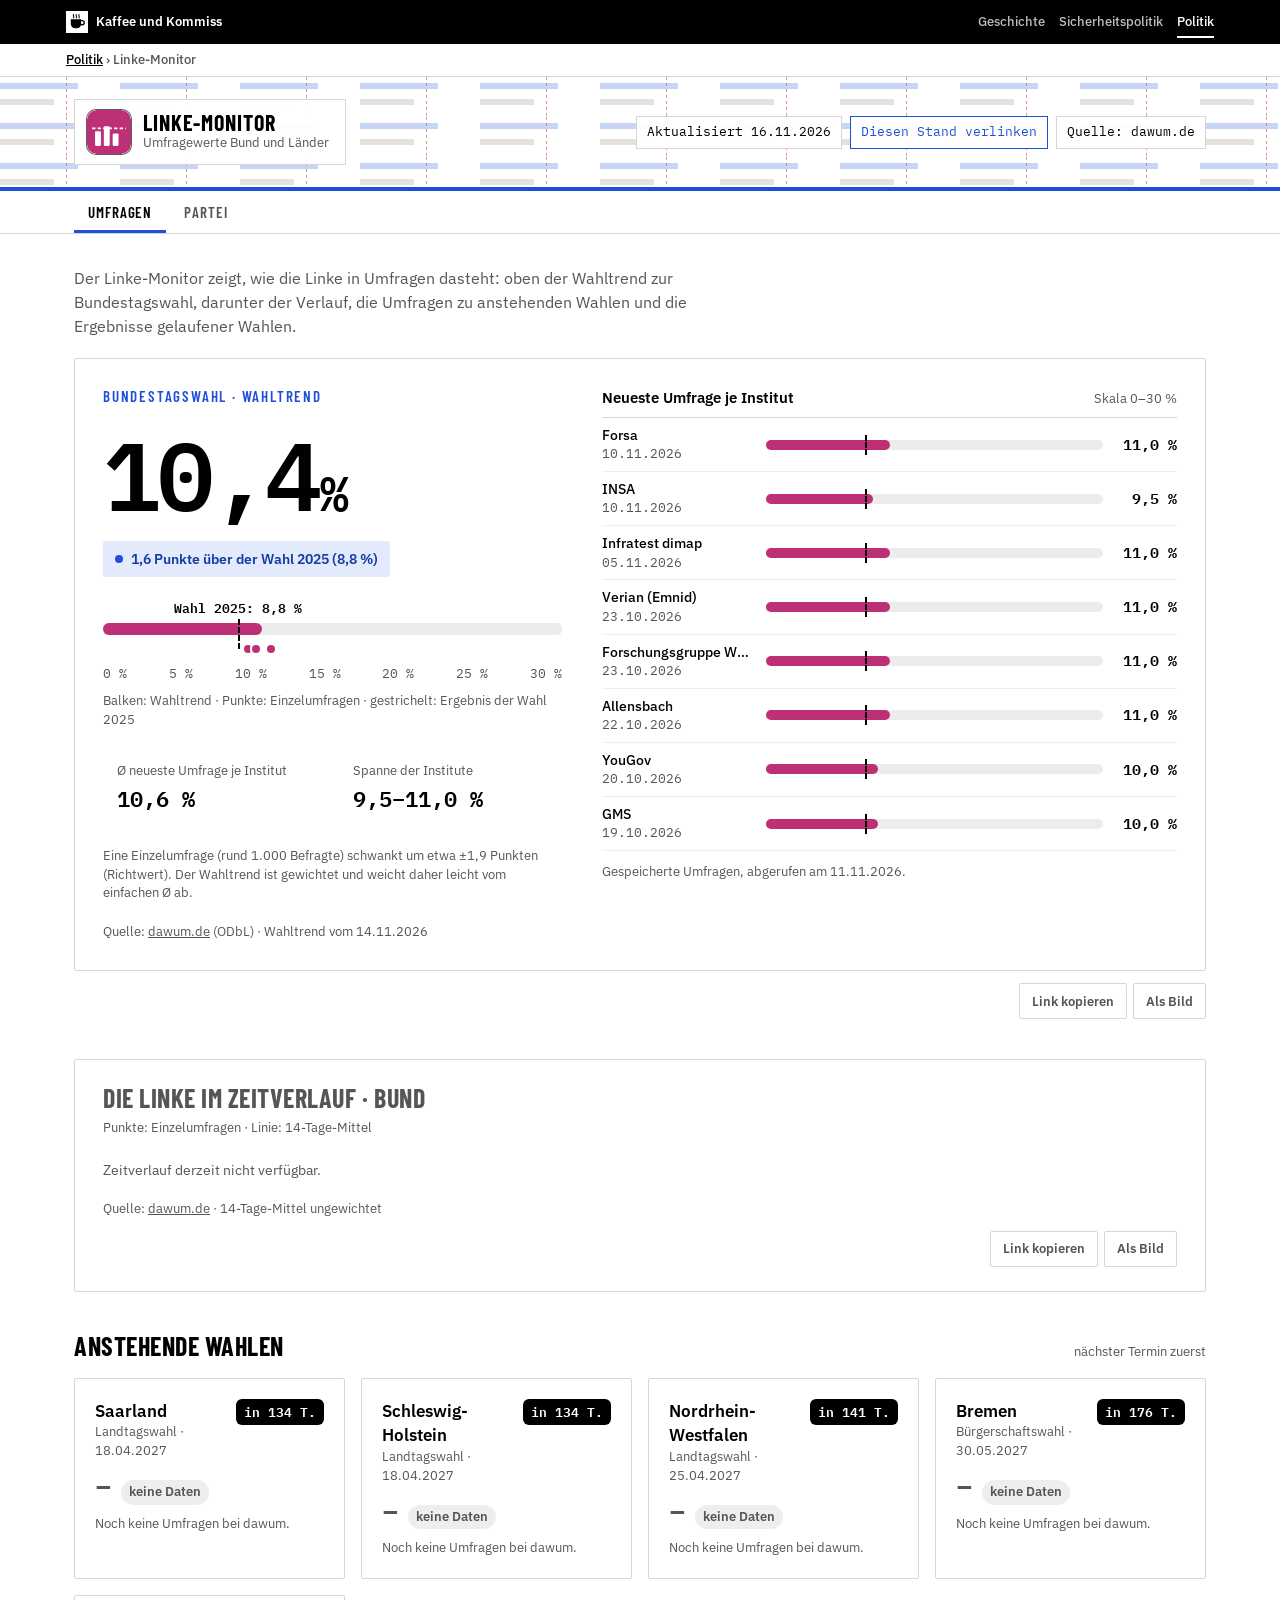
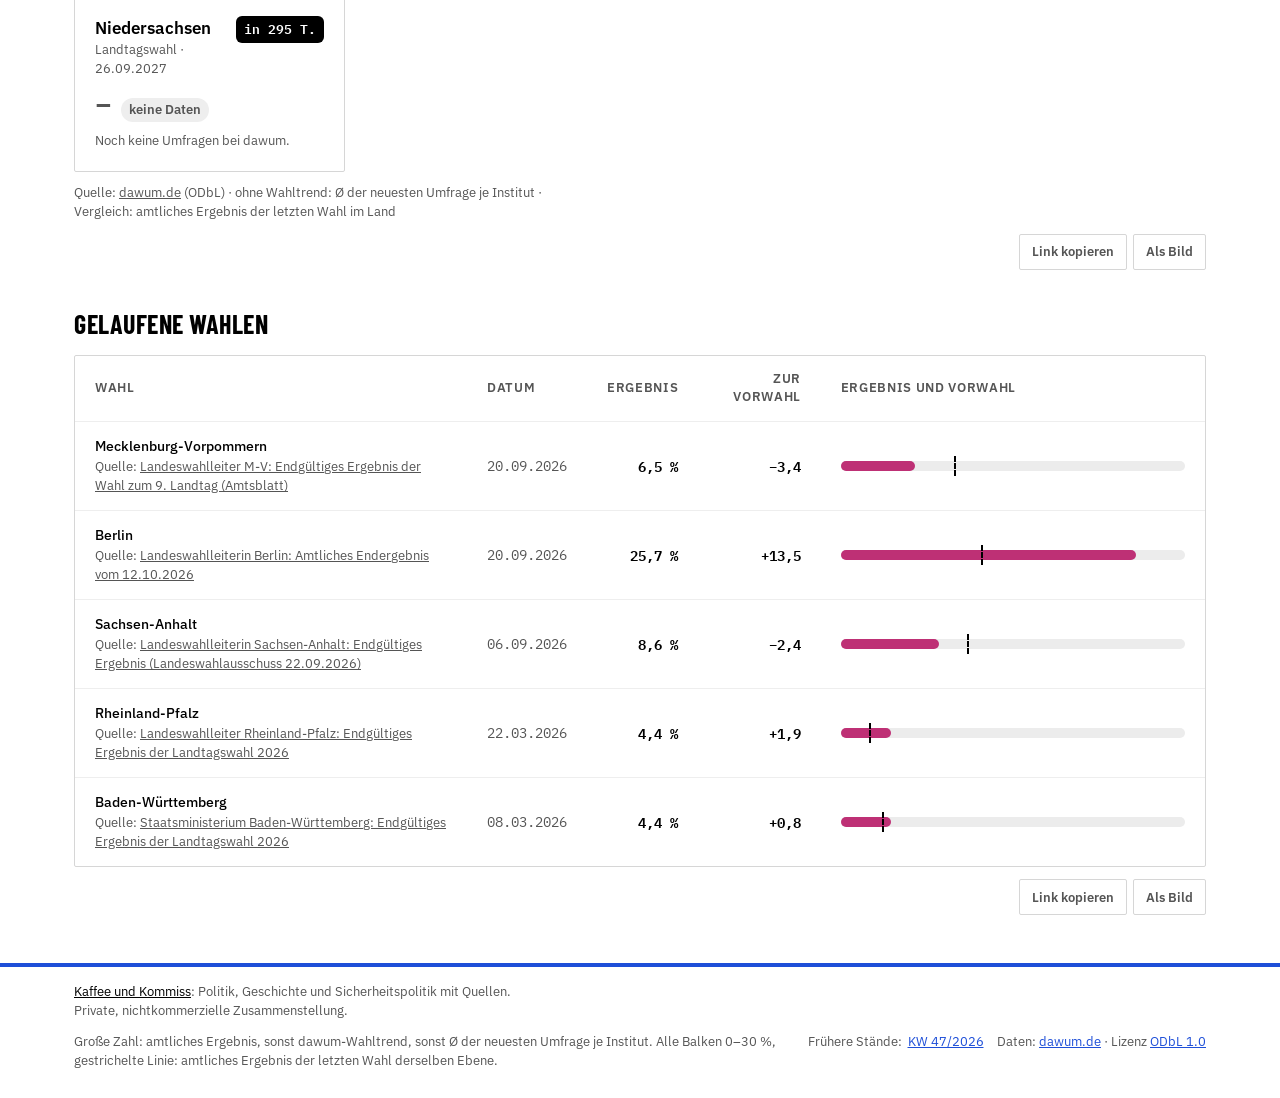
==== index.html @ fd6b87b3 "Startseite: Einleitungssatz vor dem Wahltrend Co-Authored-By: Claude Opus 5.5 <noreply@anthropic.com" ====
<!doctype html>
<html lang="de" class="kk-b-poli">
<head>
<meta charset="utf-8">
<meta name="viewport" content="width=device-width, initial-scale=1">
<title>Linke-Monitor · Umfragewerte</title>
<meta name="description" content="Aktuelle Umfragewerte der Linken: Bundestagswahl und Landtagswahlen, sortiert nach Wahltermin, im Vergleich zur letzten Wahl.">
<link rel="canonical" href="https://kaffeeundkommiss.github.io/linke-monitor/">
<!-- Vorschaukarten für Social Media und Blogs. Bilder erzeugt og/make-og.py (Routine, wöchentlich). -->
<meta property="og:type" content="website">
<meta property="og:site_name" content="Linke-Monitor">
<meta property="og:locale" content="de_DE">
<meta property="og:title" content="Linke-Monitor · Umfragewerte">
<meta property="og:description" content="Aktuelle Umfragewerte der Linken: Bundestagswahl und Landtagswahlen, sortiert nach Wahltermin, im Vergleich zur letzten Wahl.">
<meta property="og:url" content="https://kaffeeundkommiss.github.io/linke-monitor/">
<meta property="og:image" content="https://kaffeeundkommiss.github.io/linke-monitor/og/umfragen.png">
<meta property="og:image:width" content="1200">
<meta property="og:image:height" content="630">
<meta property="og:image:alt" content="Linke-Wahltrend im Bund im Vergleich zur Bundestagswahl 2025 und 14-Tage-Mittel der letzten 90 Tage">
<meta name="twitter:card" content="summary_large_image">
<meta name="twitter:title" content="Linke-Monitor · Umfragewerte">
<meta name="twitter:description" content="Aktuelle Umfragewerte der Linken: Bundestagswahl und Landtagswahlen, sortiert nach Wahltermin, im Vergleich zur letzten Wahl.">
<meta name="twitter:image" content="https://kaffeeundkommiss.github.io/linke-monitor/og/umfragen.png">
<link rel="icon" href="icons/favicon.ico" sizes="32x32">
<link rel="icon" href="icons/favicon.svg" type="image/svg+xml">
<link rel="apple-touch-icon" sizes="180x180" href="icons/apple-touch-icon.png">
<link rel="apple-touch-icon-precomposed" sizes="180x180" href="icons/apple-touch-icon.png">
<link rel="manifest" href="manifest.webmanifest">
<meta name="theme-color" content="#000000">
<meta name="apple-mobile-web-app-title" content="Linke-Monitor">
<meta name="apple-mobile-web-app-capable" content="yes">
<link rel="preconnect" href="https://fonts.googleapis.com">
<link rel="preconnect" href="https://fonts.gstatic.com" crossorigin>
<link href="https://fonts.googleapis.com/css2?family=Barlow+Condensed:wght@500;600;700&family=IBM+Plex+Sans:wght@400;500;600;700&family=IBM+Plex+Mono:wght@400;500;600&display=swap" rel="stylesheet">
<link rel="stylesheet" href="basis.css">
<style>
  :root{
    --bg:#F5F6F2; --paper:#FFFFFF; --ink:#171A21; --mute:#5E6470; --line:#E3E5DE;
    --rail:#EEF0EA; --hair:#F0F1EC;
    --ueber:#1E4FD8; --partei:#BE3075; --vorwahl:#000000;
    --ok-bg:#E3EAFB; --ok-fg:#163BA3;
    --bad-bg:#FDECEA; --bad-fg:#8A1C12; --bad-dot:#B42318;
    --keine-bg:#EEF0EA; --keine-fg:#4A505B;
    --hinweis-bg:#FBF3CF; --hinweis-fg:#7A4A00;
    --body:"IBM Plex Sans",system-ui,sans-serif;
    --mono:"IBM Plex Mono",ui-monospace,monospace;
    --max:1180px; --r:14px;
  }
  *{box-sizing:border-box}
  html{-webkit-text-size-adjust:100%}
  body{margin:0;background:var(--bg);color:var(--ink);font-family:var(--body);font-size:15px;line-height:1.45}
  a{color:var(--ueber)} a:hover{color:#163BA3}
  .wrap{max-width:var(--max);margin:0 auto;padding:0 24px}
  h2{margin:0;font-size:22px;font-weight:700;letter-spacing:-.01em}
  .mono{font-family:var(--mono)}

  /* ---------- Kopf ---------- */
  header.top{background:var(--ink);color:#F5F6F2}
  header.top .wrap{display:flex;flex-wrap:wrap;align-items:center;justify-content:space-between;gap:16px;padding-top:18px;padding-bottom:18px}
  .marke{display:flex;align-items:center;gap:14px}
  .marke img{width:40px;height:40px;display:block;border-radius:9px;box-shadow:0 0 0 1px #5A606B}
  .marke .name{font-weight:700;font-size:20px;letter-spacing:-.01em}
  .marke .unter{font-size:13px;color:#B9BDC6}
  .badges{display:flex;flex-wrap:wrap;gap:8px;font-family:var(--mono);font-size:13px}
  .badges span{padding:6px 10px;border:1px solid #3A3F4B;border-radius:6px;white-space:nowrap}
  .badge-knopf{font:inherit;padding:6px 10px;border:1px solid #FFFFFF;border-radius:6px;background:transparent;color:#FFFFFF;cursor:pointer;white-space:nowrap}
  .badge-knopf:hover{background:#FFFFFF;color:#171A21}
  .momentaufnahme{margin-bottom:20px;padding:12px 16px;border-radius:10px;background:var(--hinweis-bg);color:var(--hinweis-fg);font-size:14px}
  .momentaufnahme a{color:inherit;font-weight:600}
  .quelle{margin:12px 0 0;font-size:13px;color:var(--mute)}
  .quelle a{color:var(--mute)}
  .abruf{margin:12px 0 0;font-size:13px;color:var(--mute)}
  .abruf a{color:var(--mute)}
  .unschaerfe{margin:0;font-size:13px;line-height:1.45;color:var(--mute)}
  td.wahl .beleg{display:block;font-size:13px;font-weight:400;color:var(--mute);margin-top:2px}
  td.wahl .beleg a{color:var(--mute)}
  footer .archiv a{margin-left:6px}
  nav.seiten{background:var(--ink);border-top:1px solid #2A2E38}
  nav.seiten .wrap{display:flex;gap:4px}
  nav.seiten a{color:#B9BDC6;text-decoration:none;font-weight:600;font-size:14px;padding:12px 14px;border-bottom:3px solid transparent}
  nav.seiten a:hover{color:#F5F6F2}
  nav.seiten a[aria-current="page"]{color:#F5F6F2;border-bottom-color:#F5F6F2}
  nav.seiten a:focus-visible{outline:2px solid #F5F6F2;outline-offset:-2px}

  main{max-width:var(--max);margin:0 auto;padding:32px 24px 8px;display:flex;flex-direction:column;gap:40px}
  .kopfzeile{display:flex;justify-content:space-between;align-items:baseline;flex-wrap:wrap;gap:8px}
  .kopfzeile .hint{font-size:13px;color:var(--mute)}
  .karte{background:var(--paper);border:1px solid var(--line);border-radius:var(--r)}

  /* ---------- Balken ---------- */
  .bar{position:relative;height:10px;background:var(--rail);border-radius:5px}
  .bar .fill{position:absolute;left:0;top:0;height:100%;width:var(--w);background:var(--c);border-radius:5px}
  /* Marke: Ergebnis der letzten Wahl derselben Ebene (Position je Balken) */
  .bar .mark{position:absolute;left:var(--m);top:-5px;bottom:-5px;border-left:2px dashed var(--vorwahl)}

  /* ---------- Bund-Hero ---------- */
  .hero{padding:28px;display:flex;flex-wrap:wrap;gap:40px}
  .hero .zahlen{flex:1 1 340px;display:flex;flex-direction:column;gap:20px;min-width:0}
  .hero .liste{flex:1.3 1 420px;min-width:0;display:flex;flex-direction:column;gap:4px}
  .ueberschrift{margin:0;font-size:15px;font-weight:600;text-transform:uppercase;letter-spacing:.06em;color:var(--mute)}
  .leitzahl{display:flex;align-items:baseline;gap:16px;flex-wrap:wrap}
  .leitzahl .num{font-family:var(--mono);font-weight:600;font-size:96px;line-height:1;letter-spacing:-.04em}
  .leitzahl .num .pz{font-size:48px}
  .leitzahl .delta{display:flex;flex-direction:column;gap:6px}
  .leitzahl .delta .wert{font-family:var(--mono);font-size:18px;font-weight:600}
  .leitzahl .delta .wert.ab{color:var(--bad-dot)} .leitzahl .delta .wert.auf{color:var(--ok-fg)}
  .leitzahl .delta .lbl{font-size:13px;color:var(--mute)}
  .chip{display:inline-flex;align-self:flex-start;align-items:center;gap:8px;padding:8px 12px;border-radius:8px;font-weight:600;font-size:14px}
  .chip .dot{width:8px;height:8px;border-radius:50%}
  .chip.unter{background:var(--bad-bg);color:var(--bad-fg)} .chip.unter .dot{background:var(--bad-dot)}
  .chip.ueber,.chip.auf{background:var(--ok-bg);color:var(--ok-fg)} .chip.ueber .dot,.chip.auf .dot{background:var(--ueber)}
  .chip.ohne{background:var(--keine-bg);color:var(--keine-fg)} .chip.ohne .dot{background:var(--keine-fg)}
  .chip.keine{background:var(--keine-bg);color:var(--keine-fg)} .chip.keine .dot{background:var(--keine-fg)}

  .skala{display:flex;flex-direction:column;gap:8px}
  .skala .feld{position:relative;height:60px}
  .skala .bar{position:absolute;left:0;right:0;top:26px;height:12px}
  .skala .bar .fill{border-radius:6px}
  .skala .bar .mark{top:-4px;bottom:-14px}
  /* marklbl und punkt liegen im .bar, ihre top-Werte zählen also ab dessen Oberkante:
     die Marke 20 px darüber, die Punkte 22 px darunter – so bleibt beides im .feld
     und läuft weder in den Balken noch in die Achsenbeschriftung. */
  .skala .marklbl{position:absolute;left:var(--m);top:-24px;transform:translateX(-50%);font-family:var(--mono);font-size:13px;font-weight:600;color:var(--vorwahl);white-space:nowrap}
  .skala .punkt{position:absolute;top:22px;width:8px;height:8px;border-radius:50%;background:var(--partei);transform:translateX(-50%);box-shadow:0 0 0 2px var(--paper)}
  .skala .achse{display:flex;justify-content:space-between;font-family:var(--mono);font-size:13px;color:var(--mute)}
  .skala .legende{font-size:13px;color:var(--mute)}

  .kennzahlen{margin:0;display:grid;grid-template-columns:repeat(2,minmax(0,1fr));gap:12px}
  .kennzahlen>div{background:var(--bg);border-radius:10px;padding:12px 14px}
  .kennzahlen dt{font-size:13px;color:var(--mute)}
  .kennzahlen dd{margin:2px 0 0;font-family:var(--mono);font-size:22px;font-weight:600}

  .liste .lkopf{display:flex;justify-content:space-between;align-items:baseline;padding-bottom:8px;border-bottom:1px solid var(--line)}
  .liste .lkopf h3{margin:0;font-size:15px;font-weight:600}
  .liste .lkopf .skl{font-size:13px;color:var(--mute)}
  .inst-zeile{display:grid;grid-template-columns:150px 1fr 60px;align-items:center;gap:14px;padding:7px 0;border-bottom:1px solid var(--hair)}
  .inst-zeile .nam{font-weight:500;font-size:14px;white-space:nowrap;overflow:hidden;text-overflow:ellipsis}
  .inst-zeile .dat{font-family:var(--mono);font-size:13px;color:var(--mute)}
  .inst-zeile .val{font-family:var(--mono);font-weight:600;text-align:right}
  details.insts>summary{display:none}

  /* ---------- Zeitverlauf ---------- */
  /* Farben der Seite, nicht eigene: Punkte wie im Hero (--partei), die letzte Wahl wie
     überall gestrichelt (--vorwahl), die Mittelwertlinie in --ink. */
  .verlauf{padding:24px 28px}
  .verlauf h2{font-size:15px;font-weight:600;text-transform:uppercase;letter-spacing:.06em;color:var(--mute)}
  .verlauf .sub{margin:6px 0 14px;font-size:13px;color:var(--mute)}
  .fv-chart{position:relative;min-height:260px;
    --fv-linie:var(--ink); --fv-punkt:var(--partei); --fv-vorwahl:var(--mute);
    --fv-gitter:var(--line); --fv-mute:var(--mute)}
  .fv-chart svg{display:block;width:100%;height:auto;overflow:visible}
  /* Endwert und Beschriftung der letzten Wahl liegen zwangsläufig über Punkten – ein Rand in
     Papierfarbe stellt sie frei, statt sie dort hineinzuzeichnen. */
  .fv-chart .fv-frei{paint-order:stroke fill;stroke:var(--paper);stroke-width:3.5px;stroke-linejoin:round}
  .fv-leer{min-height:0;font-size:14px;color:var(--mute);padding:8px 0}
  .fv-quelle{margin:12px 0 0;font-size:13px;color:var(--mute)}
  .fv-quelle a{color:var(--mute)}
  .fv-tip{position:absolute;pointer-events:none;display:none;z-index:2;
    background:var(--paper);border:1px solid var(--line);border-radius:8px;
    padding:8px 10px;font-size:13px;line-height:1.45;white-space:nowrap;
    box-shadow:0 4px 14px rgba(23,26,33,.16)}
  .fv-tip .fv-d{font-family:var(--mono);color:var(--mute);margin-bottom:2px}
  .fv-tip .fv-m{font-weight:600}

  /* ---------- Anstehende Wahlen ---------- */
  .kacheln{display:grid;grid-template-columns:repeat(auto-fill,minmax(250px,1fr));gap:16px}
  .kachel{padding:20px;display:flex;flex-direction:column;gap:14px}
  .kachel .kkopf{display:flex;justify-content:space-between;align-items:flex-start;gap:8px}
  .kachel h3{margin:0;font-size:17px;font-weight:600}
  .kachel .wann{font-size:13px;color:var(--mute)}
  .kachel .tage{font-family:var(--mono);font-size:13px;font-weight:600;padding:4px 8px;border-radius:6px;background:var(--ink);color:#FFFFFF;white-space:nowrap}
  .kachel .wert{display:flex;align-items:baseline;gap:10px;flex-wrap:wrap}
  .kachel .wert .num{font-family:var(--mono);font-size:40px;font-weight:600;letter-spacing:-.03em;line-height:1}
  .kachel .pill{font-size:13px;font-weight:600;padding:3px 8px;border-radius:999px}
  .pill.unter{background:var(--bad-bg);color:var(--bad-fg)}
  .pill.ueber,.pill.auf{background:var(--ok-bg);color:var(--ok-fg)}
  .pill.keine,.pill.ohne{background:var(--keine-bg);color:var(--keine-fg)}
  .kachel .basis{font-size:13px;color:var(--mute)}
  .notiz{font-size:13px;line-height:1.4;color:var(--keine-fg);background:var(--keine-bg);border-radius:6px;padding:6px 8px}
  .hinweis{font-size:13px;color:var(--hinweis-fg);background:var(--hinweis-bg);border-radius:6px;padding:6px 8px}
  .kachel.leer{gap:10px}
  .kachel.leer .wert .num{font-size:28px;color:var(--mute)}

  /* ---------- Gelaufene Wahlen ---------- */
  .tabelle{overflow-x:auto}
  table{width:100%;border-collapse:collapse;font-size:14px;min-width:560px}
  thead tr{text-align:left;color:var(--mute);font-size:13px;text-transform:uppercase;letter-spacing:.05em}
  th{padding:14px 20px;font-weight:600}
  td{padding:14px 20px}
  tbody tr{border-top:1px solid var(--hair)}
  td.wahl{font-weight:500}
  td.mono{font-family:var(--mono);color:var(--mute)}
  td.erg{font-family:var(--mono);font-weight:600;text-align:right}
  td.trend{font-family:var(--mono);color:var(--mute);text-align:right}
  td.vgl{font-family:var(--mono);font-weight:600;text-align:right;white-space:nowrap}
  td.erg .vgl-kurz{display:none}
  th.abstand,td.abstand{width:34%}

  footer{margin-top:40px}
  footer .wrap{border-top:1px solid var(--line);padding:20px 0 48px;display:flex;flex-wrap:wrap;justify-content:space-between;gap:12px;font-size:13px;color:var(--mute)}
  footer .erklaer{max-width:720px}

  .fehler{padding:20px;font-size:14px;color:var(--bad-fg);background:var(--bad-bg);border-radius:var(--r)}

  /* ---------- Mobil ---------- */
  @media(max-width:599px){
    .wrap,main{padding-left:16px;padding-right:16px}
    main{gap:28px;padding-top:20px}
    .hero{padding:20px;gap:20px;flex-direction:column}
    .hero .zahlen,.hero .liste{flex:1 1 auto}
    .leitzahl .num{font-size:72px}
    .leitzahl .num .pz{font-size:36px}
    h2{font-size:20px}
    details.insts>summary{display:flex;align-items:center;justify-content:center;min-height:44px;padding:0 14px;
      border:1px solid var(--line);background:var(--bg);border-radius:10px;font-size:14px;font-weight:600;cursor:pointer}
    details.insts>summary::-webkit-details-marker{display:none}
    .inst-zeile{grid-template-columns:1fr 52px;gap:4px 12px}
    .inst-zeile .bar{grid-column:1 / -1}
    /* Wahlen als schmale Zeilen statt Kacheln */
    .kacheln{grid-template-columns:1fr;gap:10px}
    .kachel{padding:14px 16px;display:grid;grid-template-columns:1fr auto;gap:8px 12px;align-items:center}
    .kachel .kkopf{display:contents}
    .kachel .tage{justify-self:end;align-self:start}
    .kachel .wert{grid-column:1 / -1}
    .kachel .wert .num{font-size:26px}
    .kachel .bar,.kachel .basis,.kachel .hinweis,.kachel .notiz{grid-column:1 / -1}
    .verlauf{padding:18px 16px}
    .fv-chart{min-height:220px}
    .kachel .basis{display:none}
    th,td{padding:12px 14px}
    /* Am Handy passt die Tabelle nur ohne Balkenspalte: der Wert steht ja daneben. */
    table{min-width:0}
    th.abstand,td.abstand{display:none}
    td.mono{white-space:nowrap}
    td.erg{white-space:nowrap}
    /* Die Veränderung zur Vorwahl steht am Handy unter dem Ergebnis statt in eigener Spalte. */
    th.vgl,td.vgl{display:none}
    #gelaufen-tabelle th,#gelaufen-tabelle td{padding:12px 10px}
    td.erg .vgl-kurz{display:block;font-size:12px;font-weight:500;color:var(--mute)}
  }
.einstieg{margin:0 0 -20px;max-width:40em;color:var(--mute);font-size:16px;line-height:1.5}
</style>
<link rel="stylesheet" href="bereich.css?v=2">
</head>
<body>
<div class="kk-leiste"><div class="kk-in">
  <a class="kk-haus" href="https://kaffeeundkommiss.github.io/"><img src="kk-tasse.svg" alt="" width="22" height="22"><span>Kaffee und Kommiss</span></a>
  <nav class="kk-bereiche" aria-label="Bereiche"><a href="https://kaffeeundkommiss.github.io/geschichte/">Geschichte</a><a href="https://kaffeeundkommiss.github.io/sicherheitspolitik/"><span class="kk-lang">Sicherheitspolitik</span><span class="kk-kurz">Sicherheit</span></a><a href="https://kaffeeundkommiss.github.io/politik/" aria-current="true">Politik</a></nav>
</div></div>

<nav class="kk-pfad" aria-label="Pfad"><div class="kk-in"><a href="https://kaffeeundkommiss.github.io/politik/">Politik</a> › <span aria-current="page">Linke-Monitor</span></div></nav>
<header class="top">
  <div class="wrap">
    <div class="marke">
      <img src="icons/icon.svg" width="40" height="40" alt="">
      <div>
        <h1 class="name">Linke-Monitor</h1>
        <div class="unter">Umfragewerte Bund und Länder</div>
      </div>
    </div>
    <div class="badges">
      <span id="stand">Stand wird geladen …</span>
      <button type="button" class="badge-knopf" id="stand-link" hidden title="Link auf diesen Datenstand kopieren – zeigt auch später dieselben Zahlen">Diesen Stand verlinken</button>
      <span>Quelle: dawum.de</span>
    </div>
  </div>
</header>
<nav class="seiten" aria-label="Seiten">
  <div class="wrap">
    <a href="index.html" aria-current="page">Umfragen</a>
    <a href="partei.html">Partei</a>
  </div>
</nav>

<main>
  <div class="momentaufnahme" id="momentaufnahme" hidden></div>

  <p class="einstieg">Der Linke-Monitor zeigt, wie die Linke in Umfragen dasteht: oben der Wahltrend zur Bundestagswahl, darunter der Verlauf, die Umfragen zu anstehenden Wahlen und die Ergebnisse gelaufener Wahlen.</p>

  <section id="bund-hero" aria-labelledby="bund-titel" data-teilen="Bundestagswahl"></section>

  <section id="bund-verlauf" class="karte verlauf" aria-labelledby="verlauf-titel" data-teilen="Zeitverlauf Bund" hidden>
    <h2 id="verlauf-titel">Die Linke im Zeitverlauf · Bund</h2>
    <p class="sub" id="verlauf-sub">Punkte: Einzelumfragen · Linie: 14-Tage-Mittel</p>
    <div id="verlauf-chart" class="fv-chart"></div>
    <p class="fv-quelle">Quelle: <a href="https://dawum.de/Bundestag/" rel="noopener">dawum.de</a> · 14-Tage-Mittel ungewichtet</p>
  </section>

  <section id="anstehend" aria-labelledby="anstehend-titel" data-teilen="Anstehende Wahlen">
    <div class="kopfzeile">
      <h2 id="anstehend-titel">Anstehende Wahlen</h2>
      <span class="hint">nächster Termin zuerst</span>
    </div>
    <div class="kacheln" id="anstehend-grid" style="margin-top:16px"></div>
    <p class="quelle">Quelle: <a href="https://dawum.de" rel="noopener">dawum.de</a> (ODbL) · ohne Wahltrend: Ø der neuesten Umfrage je Institut · Vergleich: amtliches Ergebnis der letzten Wahl im Land</p>
  </section>

  <section id="gelaufen" aria-labelledby="gelaufen-titel" data-teilen="Gelaufene Wahlen" data-quelle="amtliche Endergebnisse der Landeswahlleitungen" hidden>
    <div class="kopfzeile"><h2 id="gelaufen-titel">Gelaufene Wahlen</h2></div>
    <div class="karte tabelle" id="gelaufen-tabelle" style="margin-top:16px"></div>
  </section>
</main>

<footer>
  <div class="wrap">
    <p class="kk-satz"><a href="https://kaffeeundkommiss.github.io/">Kaffee und Kommiss</a>: Politik, Geschichte und Sicherheitspolitik mit Quellen. Private, nichtkommerzielle Zusammenstellung.</p>
    <span class="erklaer">
      Große Zahl: amtliches Ergebnis, sonst dawum-Wahltrend, sonst Ø der neuesten Umfrage je Institut.
      Alle Balken 0–30 %, gestrichelte Linie: amtliches Ergebnis der letzten Wahl derselben Ebene.
    </span>
    <span class="archiv" id="archiv" hidden></span>
    <span>
      Daten: <a href="https://dawum.de" rel="noopener">dawum.de</a> ·
      Lizenz <a href="https://opendatacommons.org/licenses/odbl/1.0/" rel="noopener">ODbL 1.0</a>
    </span>
  </div>
</footer>

<!-- ?v= bei jeder Änderung an monitor-utils.js hochzählen: sonst kann ein Browser
     die alte Fassung aus dem Cache zur neuen Seite laden (siehe Notbremse unten). -->
<script src="monitor-utils.js?v=4"></script>
<script src="teilen.js?v=2"></script>
<script>
(async function(){
  // Die Seite besteht aus einer HTML- und einer JS-Datei, die zusammengehören. Liefert ein
  // Cache die alte monitor-utils.js zur neuen index.html, fehlen Funktionen und es käme
  // eine komplett leere Seite heraus. Deshalb: prüfen, einmal frisch nachladen, und wenn
  // auch das nicht hilft, den Fehler zeigen statt nichts.
  const BENOETIGT = ['fmt','dfmt','esc','extractPartei','filterByAge','filterTrend','rowsNachWahl',
                     'gruppiereEbenen','tageBis','vergleichText','wahlAbgeschlossen',
                     'verlaufPunkte','gleitendesMittel','mergeVerlauf','isoWoche','unschaerfe'];
  const fehlende = () => BENOETIGT.filter((n) => typeof (window.MonitorUtils || {})[n] !== 'function');

  function zeigeFehler(text){
    const el = document.getElementById('bund-hero');
    if(el) el.innerHTML = '<div class="fehler"><strong>Die Seite konnte nicht geladen werden.</strong><br>'
      + text + '</div>';
  }

  if(fehlende().length){
    console.warn('monitor-utils.js unvollständig (vermutlich aus dem Cache), lade neu:', fehlende());
    await new Promise((fertig) => {
      const s = document.createElement('script');
      s.src = 'monitor-utils.js?frisch=' + Date.now();
      s.onload = s.onerror = fertig;
      document.head.appendChild(s);
    });
  }
  if(fehlende().length){
    zeigeFehler('Eine veraltete Fassung von <code>monitor-utils.js</code> steckt im Cache. '
      + 'Bitte die Seite neu laden (am Handy: Browser-Cache leeren).');
    return;
  }

  // Momentaufnahme: ?stand=2026-KW45 zeigt den damals gespeicherten Stand aus archiv/,
  // ohne Live-Daten – damit ein Link in einem Blogpost auch später dieselben Zahlen zeigt.
  const SNAP = (/^\d{4}-KW\d{2}$/.exec(new URLSearchParams(location.search).get('stand') || '') || [null])[0];
  const DATA_URL = SNAP ? 'archiv/' + SNAP + '.json' : 'data.json?t=' + Date.now();
  const DAWUM_URL = 'https://api.dawum.de/newest_surveys.json';
  const MAX_PCT = 30;                      // Skala aller Balken, einheitlich (0–30 %)
  const {fmt, dfmt, esc, extractPartei, filterByAge, filterTrend, rowsNachWahl,
         gruppiereEbenen, tageBis, vergleichText, wahlAbgeschlossen,
         verlaufPunkte, gleitendesMittel, mergeVerlauf, isoWoche, unschaerfe} = MonitorUtils;

  const pz = (v) => fmt(v) + ' %';
  const breite = (v) => (v == null ? 0 : Math.min(Math.max(v, 0), MAX_PCT) / MAX_PCT * 100).toFixed(2) + '%';
  // Vergleichswert einer Ebene: amtliches Ergebnis der letzten Wahl ({wert, jahr}).
  const vw = (ebene) => (ebene && ebene.vorwahl && ebene.vorwahl.wert != null ? ebene.vorwahl : null);
  // Balken in Parteifarbe; die gestrichelte Marke steht beim Ergebnis der letzten Wahl.
  const balken = (v, ref, extra) => `<div class="bar" style="--m:${ref ? breite(ref.wert) : '0%'}">
      <div class="fill" style="--w:${breite(v)};--c:var(--partei)"></div>
      ${ref ? '<div class="mark"></div>' : ''}${extra || ''}</div>`;
  // "Landtagswahl Saarland" -> Land "Saarland", Typ "Landtagswahl"
  const teileName = (name) => {
    const t = String(name || '').split(' ');
    return t.length > 1 ? {typ: t[0], land: t.slice(1).join(' ')} : {typ: '', land: name || ''};
  };

  // ---------- Daten laden (unveränderte Logik) ----------
  let data = {ebenen: []};
  const banner = document.getElementById('momentaufnahme');
  const kwText = (kw) => kw.replace(/^(\d{4})-KW(\d{2})$/, 'KW $2/$1');
  try {
    const r = await fetch(DATA_URL, {cache: 'no-store'});
    if(!r.ok) throw new Error('HTTP ' + r.status);
    data = await r.json();
  } catch(e){
    console.warn('%s nicht ladbar', DATA_URL, e);
    if(!SNAP){
      document.getElementById('stand').textContent = 'Daten nicht geladen';
      zeigeFehler('Die Umfragedaten (<code>data.json</code>) waren nicht abrufbar. '
        + 'Bitte später erneut laden.');
      return;
    }
    if(SNAP){
      banner.hidden = false;
      document.getElementById('stand').textContent = 'Momentaufnahme fehlt';
      banner.innerHTML = 'Die Momentaufnahme ' + esc(kwText(SNAP)) + ' gibt es nicht. '
        + '<a href="' + esc(location.pathname) + '">Zur aktuellen Ansicht</a>';
      return;
    }
  }
  // Bezugstag aller Altersfilter und Countdowns: in einer Momentaufnahme der Tag, an dem
  // sie entstand, sonst heute.
  const NOW = SNAP && data.erstellt ? new Date(data.erstellt) : undefined;
  const KW = isoWoche(data.erstellt);
  document.getElementById('stand').textContent = SNAP
    ? 'Momentaufnahme ' + kwText(SNAP)
    : 'Aktualisiert ' + (data.erstellt ? dfmt(data.erstellt) : 'unbekannt');
  if(SNAP){
    banner.hidden = false;
    banner.innerHTML = 'Momentaufnahme ' + esc(kwText(SNAP)) + ', Datenstand ' + esc(dfmt(data.erstellt))
      + '. Gezeigt werden die damals gespeicherten Werte, ohne Live-Daten. '
      + '<a href="' + esc(location.pathname) + '">Zur aktuellen Ansicht</a>';
  } else if(KW){
    const knopf = document.getElementById('stand-link');
    knopf.hidden = false;
    knopf.addEventListener('click', async () => {
      const url = location.origin + location.pathname + '?stand=' + KW;
      try { await navigator.clipboard.writeText(url); knopf.textContent = 'Link kopiert'; }
      catch(e){ window.prompt('Link auf diesen Datenstand:', url); }
      setTimeout(() => { knopf.textContent = 'Diesen Stand verlinken'; }, 1800);
    });
  }
  // Frühere Stände im Fuß verlinken (archiv/index.json schreibt update.py).
  fetch('archiv/index.json', {cache: 'no-store'}).then((r) => r.ok ? r.json() : [])
    .then((liste) => {
      const el = document.getElementById('archiv');
      const kws = (liste || []).filter((k) => /^\d{4}-KW\d{2}$/.test(k)).sort().reverse().slice(0, 8);
      if(!el || !kws.length) return;
      el.hidden = false;
      el.innerHTML = 'Frühere Stände:' + kws.map((k) => '<a href="?stand=' + k + '">' + esc(kwText(k)) + '</a>').join('');
    }).catch(() => {});

  let db = null;
  if(!SNAP && (data.ebenen || []).some((e) => !wahlAbgeschlossen(e))){
    // Zeitbegrenzung (Startwert 6 s): Antwortet dawum nicht, zeigt die Seite die
    // gespeicherten Werte aus data.json, statt auf die API zu warten.
    const abbruch = new AbortController();
    const uhr = setTimeout(() => abbruch.abort(), 6000);
    try { db = await (await fetch(DAWUM_URL, {signal: abbruch.signal})).json(); }
    catch(e){ console.warn('dawum live nicht erreichbar, nutze data.json', e); }
    finally { clearTimeout(uhr); }
  } // sind alle Wahlen gelaufen, gibt es nichts abzufragen

  // Einzelumfragen je Ebene: live von dawum, sonst der gespeicherte Fallback.
  function umfragen(ebene){
    // Ist die Wahl gelaufen und amtlich, ersetzt das Ergebnis die Umfragen: dann hier
    // nichts mehr abfragen oder auswerten.
    if(wahlAbgeschlossen(ebene))
      return {rows: [], live: false, stand: (ebene.wahlergebnis || {}).datum, fertig: true};
    if(db){
      const rows = filterByAge(
        extractPartei(db, (t) => new RegExp(ebene.parlament_regex, 'i').test(t)),
        ebene.umfrage_max_alter_tage, NOW);
      return {rows, live: true, stand: db.Database && db.Database.Last_Update};
    }
    const fb = ebene.umfragen || {};
    return {rows: filterByAge(fb.rows || [], ebene.umfrage_max_alter_tage, NOW), live: false, stand: fb.stand};
  }

  // Leitzahl-Rangfolge: amtliches Ergebnis -> aktueller Wahltrend -> Ø der Umfragen.
  function leitzahl(ebene, rows){
    const erg = ebene.wahlergebnis && ebene.wahlergebnis.wert != null ? ebene.wahlergebnis : null;
    const mittel = erg ? rowsNachWahl(rows, erg.datum) : rows;
    const avg = mittel.length ? mittel.reduce((s, r) => s + r.wert, 0) / mittel.length : null;
    const trend = filterTrend(ebene.wahltrend, ebene.wahltrend_max_alter_tage, NOW);
    if(erg)   return {art: 'ergebnis', wert: erg.wert, erg, avg, anzahl: mittel.length};
    if(trend) return {art: 'trend', wert: trend.wert, trend, avg, anzahl: mittel.length};
    return {art: 'avg', wert: avg, avg, anzahl: mittel.length};
  }

  // Hinweis nur, wenn ein Wahltrend da ist, aber veraltet. Fehlt er ganz (in den Ländern
  // die Regel), sagt das die Basiszeile ("Ø aus n Umfragen") und der Satz unter den
  // Kacheln. Ein gelber Kasten in jeder Kachel sah nach Warnung aus und war nur Rauschen.
  function hinweis(ebene){
    const t = ebene.wahltrend;
    if(t && t.wert != null && !filterTrend(t, ebene.wahltrend_max_alter_tage, NOW))
      return 'Wahltrend vom ' + dfmt(t.stand) + ' – Aktualisierung prüfen';
    return '';
  }

  const gruppen = gruppiereEbenen(data.ebenen || [], NOW);

  // ---------- Bund-Hero ----------
  const heroEl = document.getElementById('bund-hero');
  const bund = gruppen.bund[0];
  if(!bund){
    heroEl.innerHTML = '<div class="fehler">Keine Bundesdaten in data.json gefunden.</div>';
  } else {
    const {rows, live, stand} = umfragen(bund);
    const lz = leitzahl(bund, rows);
    const ref = vw(bund);
    const h = vergleichText(lz.wert, ref);
    const d = lz.art === 'trend' ? lz.trend.delta : null;
    const werte = rows.map((r) => r.wert);
    const spanne = werte.length ? fmt(Math.min(...werte)) + '–' + fmt(Math.max(...werte)) + ' %' : '–';
    const punkte = rows.map((r) =>
      `<span class="punkt" style="left:${breite(r.wert)}" title="${esc(r.institut)}: ${pz(r.wert)}"></span>`).join('');
    const hw = hinweis(bund);
    const moe = unschaerfe(lz.wert, 1000);
    const standHero = lz.art === 'trend' && lz.trend.stand ? 'Wahltrend vom ' + dfmt(lz.trend.stand)
      : stand ? 'Stand ' + dfmt(stand) : '';
    heroEl.dataset.quelle = 'dawum.de (ODbL)';
    heroEl.dataset.stand = standHero;

    heroEl.innerHTML = `<div class="karte hero">
      <div class="zahlen">
        <h2 class="ueberschrift" id="bund-titel">${esc(bund.name)} · ${
          lz.art === 'trend' ? 'Wahltrend' : lz.art === 'ergebnis' ? 'Amtliches Ergebnis' : 'Ø der Umfragen'}</h2>
        <div class="leitzahl">
          <div class="num">${lz.wert == null ? '–' : fmt(lz.wert) + '<span class="pz">%</span>'}</div>
          ${d != null ? `<div class="delta">
              <span class="wert ${d < 0 ? 'ab' : 'auf'}">${d < 0 ? '▼' : '▲'} ${fmt(Math.abs(d))}</span>
              <span class="lbl">zur Vorwoche</span></div>` : ''}
        </div>
        <div class="chip ${h.status}"><span class="dot"></span>${esc(h.lang)}</div>
        ${hw ? `<div class="hinweis">${esc(hw)}</div>` : ''}
        <div class="skala">
          <div class="feld">
            ${balken(lz.wert, ref, (ref ? '<div class="marklbl">Wahl ' + esc(ref.jahr) + ': ' + pz(ref.wert) + '</div>' : '') + punkte)}
          </div>
          <div class="achse"><span>0 %</span><span>5 %</span><span>10 %</span><span>15 %</span><span>20 %</span><span>25 %</span><span>30 %</span></div>
          <div class="legende">Balken: ${lz.art === 'trend' ? 'Wahltrend' : 'Leitzahl'} · Punkte: Einzelumfragen${ref ? ' · gestrichelt: Ergebnis der Wahl ' + esc(ref.jahr) : ''}</div>
        </div>
        <dl class="kennzahlen">
          <div><dt>Ø neueste Umfrage je Institut</dt><dd>${lz.avg == null ? '–' : pz(lz.avg)}</dd></div>
          <div><dt>Spanne der Institute</dt><dd>${spanne}</dd></div>
        </dl>
        ${moe != null ? `<p class="unschaerfe">Eine Einzelumfrage (rund 1.000 Befragte) schwankt um
          etwa ±${fmt(moe)} Punkten (Richtwert).${lz.art === 'trend'
          ? ' Der Wahltrend ist gewichtet und weicht daher leicht vom einfachen Ø ab.' : ''}</p>` : ''}
        <p class="quelle" style="margin:0">Quelle: <a href="https://dawum.de/${esc(bund.dawum_slug || '')}/" rel="noopener">dawum.de</a>
          (ODbL)${standHero ? ' · ' + esc(standHero) : ''}</p>
      </div>
      <div class="liste">
        <details class="insts" id="insts">
          <summary>Alle Institute anzeigen</summary>
          <div class="lkopf">
            <h3>Neueste Umfrage je Institut</h3><span class="skl">Skala 0–30 %</span>
          </div>
          ${rows.length ? rows.slice().sort((a, b) => (b.datum || '').localeCompare(a.datum || '')).map((r) =>
            `<div class="inst-zeile">
               <div><div class="nam">${esc(r.institut)}</div><div class="dat">${dfmt(r.datum)}</div></div>
               ${balken(r.wert, ref)}
               <div class="val">${pz(r.wert)}</div>
             </div>`).join('')
            : '<p class="basis">Keine Einzelumfragen gefunden.</p>'}
          <p class="abruf">${live
            ? 'Live von <a href="https://dawum.de/' + esc(bund.dawum_slug || '') + '/" rel="noopener">dawum.de</a>, Datenbank-Stand ' + dfmt(stand) + '.'
            : (stand ? 'Gespeicherte Umfragen, abgerufen am ' + dfmt(stand) + '.' : 'Live-Abruf nicht möglich und keine gespeicherten Daten.')}</p>
        </details>
      </div>
    </div>`;

    // Auf dem Desktop ist die Institutsliste offen, auf dem Handy hinter dem Button.
    const insts = document.getElementById('insts');
    const breit = window.matchMedia('(min-width:600px)');
    const anpassen = () => { insts.open = breit.matches; };
    anpassen();
    breit.addEventListener('change', anpassen);
  }

  // ---------- Zeitverlauf Bund ----------
  // Die Zeitreihe kommt aus data.json (die Routine holt sie wöchentlich aus der
  // vollständigen dawum-Datenbank). Die ohnehin schon geladenen neuesten Umfragen
  // werden dazugemischt, damit der rechte Rand zwischen zwei Läufen aktuell ist –
  // ohne einen zweiten, großen Abruf im Browser.
  (function zeitverlauf(){
    const sec = document.getElementById('bund-verlauf');
    const host = document.getElementById('verlauf-chart');
    if(!sec || !host || !bund) return;
    sec.hidden = false;

    const TAGE = (bund.verlauf_tage || 90), FENSTER = 14;
    const gespeichert = (bund.verlauf || {}).rows || [];
    const live = db ? extractPartei(db, (t) => new RegExp(bund.parlament_regex, 'i').test(t)) : [];
    const punkte = verlaufPunkte(mergeVerlauf(gespeichert, live), TAGE, NOW);

    if(punkte.length < 2){
      host.className = 'fv-leer';
      host.textContent = 'Zeitverlauf derzeit nicht verfügbar.';
      return;
    }
    const linie = gleitendesMittel(punkte, FENSTER);
    const sub = document.getElementById('verlauf-sub');
    if(sub) sub.textContent = `Letzte ${TAGE} Tage · Punkte: Einzelumfragen · `
      + `Linie: ${FENSTER}-Tage-Mittel`;

    const NS = 'http://www.w3.org/2000/svg';
    const el = (n, a, eltern) => { const e = document.createElementNS(NS, n);
      for(const k in a) e.setAttribute(k, a[k]); if(eltern) eltern.appendChild(e); return e; };
    const tip = document.createElement('div'); tip.className = 'fv-tip';
    // Kein eigener Formatierer: die Zeitstempel der Zeitreihe sind UTC-Mitternacht,
    // und dfmt() ist die eine Stelle, die ein reines Datum zeitzonenfest anzeigt.
    const dfmKurz = (t) => dfmt(new Date(t).toISOString().slice(0, 10));

    function zeichne(){
      host.replaceChildren();
      const schmal = host.clientWidth < 420;
      const W = Math.max(280, host.clientWidth), H = schmal ? 220 : 260;
      const ml = 32, mr = schmal ? 48 : 50, mt = 14, mb = 24;
      // Die y-Achse umfasst nur den Bereich der Werte plus Rand, das Ergebnis der letzten
      // Wahl immer eingeschlossen. Es ist ein Liniendiagramm, kein Balken: eine Achse,
      // die nicht bei 0 beginnt, verzerrt hier keine Flächen.
      const ref = vw(bund);
      const werte = punkte.map((p) => p.v).concat(ref ? [ref.wert] : []);
      const yMin = Math.max(0, Math.floor(Math.min(...werte)) - 1);
      const yMax = Math.max(yMin + 4, Math.ceil(Math.max(...werte)) + 1);
      // Die Achse spannt das ganze Fenster, nicht nur die vorhandenen Daten: sonst
      // schrumpft sie mit dünner Datenlage stillschweigend zusammen, der Zeitraum
      // stimmt nicht mehr mit der Beschriftung überein, und es bleibt womöglich nur
      // eine einzige Monatsgrenze zur Einordnung übrig.
      const jetzt = NOW || new Date();
      const x1 = Date.UTC(jetzt.getUTCFullYear(), jetzt.getUTCMonth(), jetzt.getUTCDate());
      const x0 = x1 - TAGE * 864e5;
      const X = (t) => ml + (t - x0) / (x1 - x0) * (W - ml - mr);
      const Y = (v) => H - mb - (v - yMin) / (yMax - yMin) * (H - mt - mb);
      const svg = el('svg', {viewBox: `0 0 ${W} ${H}`, role: 'img',
        'aria-label': `Umfragewerte der Linken Bund der letzten ${TAGE} Tage, aktuelles `
          + `${FENSTER}-Tage-Mittel ${fmt(linie[linie.length - 1].v)} Prozent`}, host);
      host.appendChild(tip);

      const schritt = yMax - yMin > 8 ? 2 : 1;
      for(let v = yMin; v <= yMax; v += schritt){
        el('line', {x1: ml, x2: W - mr, y1: Y(v), y2: Y(v), stroke: 'var(--fv-gitter)'}, svg);
        el('text', {x: ml - 6, y: Y(v), dy: '0.32em', 'text-anchor': 'end',
          'font-size': 12, fill: 'var(--fv-mute)'}, svg).textContent = v + ' %';
      }
      const monatsX = [];
      const m = new Date(x0); m.setUTCDate(1); m.setUTCMonth(m.getUTCMonth() + 1);
      for(; +m <= x1; m.setUTCMonth(m.getUTCMonth() + 1)){
        monatsX.push(X(+m));
        el('line', {x1: X(+m), x2: X(+m), y1: mt, y2: H - mb,
          stroke: 'var(--fv-gitter)'}, svg);
        el('text', {x: X(+m), y: H - 6, 'text-anchor': 'middle', 'font-size': 12,
          fill: 'var(--fv-mute)'}, svg).textContent =
          m.toLocaleDateString('de-DE', {month: 'long', timeZone: 'UTC'})
            .slice(0, schmal ? 3 : 20);
      }
      // Fensterränder benennen – aber nur, wenn genug Abstand zur nächsten
      // Monatsbeschriftung bleibt. Wie weit die erste Monatsgrenze vom Fensteranfang
      // entfernt liegt, hängt vom Kalender ab; ohne Prüfung überlagern sich die
      // beiden auf schmalen Schirmen zu Unlesbarem.
      const platz = schmal ? 38 : 62;
      const rand = (t, anker, txt) => el('text', {x: X(t), y: H - 6, 'text-anchor': anker,
        'font-size': 12, fill: 'var(--fv-mute)'}, svg).textContent = txt;
      if(!monatsX.length || monatsX[0] - X(x0) >= platz)
        rand(x0, 'start', new Date(x0).toLocaleDateString('de-DE',
          {day: '2-digit', month: '2-digit', timeZone: 'UTC'}));
      if(!monatsX.length || X(x1) - monatsX[monatsX.length - 1] >= platz)
        rand(x1, 'end', 'heute');

      if(ref) el('line', {x1: ml, x2: W - mr, y1: Y(ref.wert), y2: Y(ref.wert), stroke: 'var(--fv-vorwahl)',
        'stroke-width': 1.5, 'stroke-dasharray': '5 4'}, svg);

      // Mit hellem Rand: so bleiben übereinanderliegende Umfragen unterscheidbar.
      punkte.forEach((p) => el('circle', {cx: X(p.t), cy: Y(p.v), r: 3.5,
        fill: 'var(--fv-punkt)', 'fill-opacity': .6, stroke: 'var(--paper)', 'stroke-width': 1}, svg));
      el('path', {d: 'M' + linie.map((p) => `${X(p.t).toFixed(1)},${Y(p.v).toFixed(1)}`).join('L'),
        fill: 'none', stroke: 'var(--fv-linie)', 'stroke-width': 2,
        'stroke-linecap': 'round', 'stroke-linejoin': 'round'}, svg);

      // Beschriftung der letzten Wahl erst nach den Punkten zeichnen: so liegt ihr Hof
      // über den Umfragepunkten und die Angabe bleibt auch am Handy lesbar.
      if(ref) el('text', {x: ml + 4, y: Y(ref.wert) - 6, 'font-size': 12, 'font-weight': 600,
        class: 'fv-frei', fill: 'var(--fv-vorwahl)'}, svg).textContent = 'Wahl ' + ref.jahr + ': ' + fmt(ref.wert) + ' %';

      const letzte = linie[linie.length - 1];
      el('text', {x: Math.min(X(letzte.t) + 6, W - 4), y: Y(letzte.v), dy: '0.32em',
        'text-anchor': X(letzte.t) + 6 > W - mr + 4 ? 'end' : 'start',
        'font-size': 12, 'font-weight': 600, 'font-family': 'var(--mono)',
        class: 'fv-frei', fill: 'var(--fv-linie)'}, svg).textContent = fmt(letzte.v) + ' %';

      const lot = el('line', {y1: mt, y2: H - mb, stroke: 'var(--fv-mute)',
        'stroke-opacity': .5, visibility: 'hidden'}, svg);
      const kugel = el('circle', {r: 4.5, fill: 'var(--fv-linie)', visibility: 'hidden'}, svg);
      const flaeche = el('rect', {x: ml, y: 0, width: Math.max(1, W - ml - mr), height: H - mb,
        fill: 'transparent'}, svg);

      const zeigen = (ev) => {
        const r = svg.getBoundingClientRect(), s = W / r.width;
        const t = x0 + ((ev.clientX - r.left) * s - ml) / (W - ml - mr) * (x1 - x0);
        const p = linie.reduce((a, b) => Math.abs(b.t - t) < Math.abs(a.t - t) ? b : a);
        lot.setAttribute('x1', X(p.t)); lot.setAttribute('x2', X(p.t));
        lot.setAttribute('visibility', 'visible');
        kugel.setAttribute('cx', X(p.t)); kugel.setAttribute('cy', Y(p.v));
        kugel.setAttribute('visibility', 'visible');
        tip.replaceChildren();
        const zeile = (txt, cls) => { const z = document.createElement('div');
          if(cls) z.className = cls; z.textContent = txt; tip.appendChild(z); };
        zeile(dfmKurz(p.t), 'fv-d');
        zeile(`${FENSTER}-Tage-Mittel: ${fmt(p.v)} % (${p.n} Umfr.)`, 'fv-m');
        punkte.filter((q) => q.t === p.t).forEach((q) => zeile(`${q.institut}: ${fmt(q.v)} %`));
        tip.style.display = 'block';
        const px = X(p.t) / s, py = Y(p.v) / s, b = tip.offsetWidth, h = tip.offsetHeight;
        tip.style.left = Math.max(0, Math.min(r.width - b,
          px + 12 > r.width - b ? px - b - 12 : px + 12)) + 'px';
        // Oberhalb des Punktes, solange dort Platz ist – sonst darunter. Auf schmalen
        // Schirmen deckte der Kasten sonst die Hürdenlinie und die Achse zu.
        tip.style.top = (py - h - 10 >= 0 ? py - h - 10
          : Math.min(r.height - h, py + 14)) + 'px';
      };
      const weg = () => { tip.style.display = 'none';
        lot.setAttribute('visibility', 'hidden'); kugel.setAttribute('visibility', 'hidden'); };
      // Maus: folgen und beim Verlassen ausblenden. Touch: Antippen zeigt den Wert, und er
      // bleibt stehen – auf Touch feuert pointerleave direkt nach dem Loslassen, der
      // Kasten verschwand dadurch sofort wieder. Ausgeblendet wird bei Tipp daneben.
      flaeche.addEventListener('pointermove', zeigen);
      flaeche.addEventListener('pointerdown', zeigen);
      const wegMaus = (ev) => { if(ev.pointerType === 'mouse') weg(); };
      flaeche.addEventListener('pointerleave', wegMaus);
      svg.addEventListener('pointerleave', wegMaus);
      ausblenden = (ev) => { if(!svg.contains(ev.target)) weg(); };
    }

    // Tipp neben das Diagramm blendet aus. Einmal registriert und auf das jeweils aktuelle
    // Diagramm umgebogen: zeichne() läuft bei jeder Größenänderung neu.
    let ausblenden = null;
    document.addEventListener('pointerdown', (ev) => { if(ausblenden) ausblenden(ev); });
    zeichne();
    let t; window.addEventListener('resize', () => { clearTimeout(t); t = setTimeout(zeichne, 150); });
  })();

  // ---------- Anstehende Wahlen ----------
  const grid = document.getElementById('anstehend-grid');
  const anstehend = gruppen.anstehend.concat(gruppen.ohneTermin);
  grid.innerHTML = anstehend.map((e) => {
    const {rows} = umfragen(e);
    const lz = leitzahl(e, rows);
    const ref = vw(e);
    const h = vergleichText(lz.wert, ref);
    const {typ, land} = teileName(e.name);
    const tage = tageBis(e.wahltermin, NOW);
    const leer = !rows.length && lz.wert == null;
    // Erklärt data.json, warum es hier keine Werte gibt (z. B. die Partei wird in diesem
    // Land nicht separat ausgewiesen), dann sagt die Kachel das – statt "keine Daten"
    // zu zeigen, was nach einer Lücke oder einem Fehler aussieht.
    const datenhinweis = leer ? (e.datenhinweis || '') : '';
    // Der Wahltrend-Hinweis wäre daneben nur Rauschen: ohne ausgewiesene Werte kann
    // dawum gar keinen Trend bilden.
    const hw = datenhinweis ? '' : hinweis(e);
    // Ein Wert aus ein, zwei Umfragen sieht in der Kachel so fest aus wie ein Wahltrend.
    // Das muss an der Zahl stehen (auch am Handy, wo die Basiszeile ausgeblendet ist),
    // sonst geht es beim Teilen eines Screenshots verloren.
    const duenn = lz.art === 'avg' && rows.length > 0 && rows.length <= 2
      ? 'Nur ' + (rows.length === 1 ? 'eine Umfrage' : 'zwei Umfragen') + ' – wenig belastbar' : '';
    const basis = lz.art === 'trend'
      ? 'Wahltrend' + (lz.avg != null ? ' · Ø neueste Umfragen ' + pz(lz.avg) : '')
      : rows.length
        ? 'Ø aus ' + rows.length + (rows.length === 1 ? ' Umfrage' : ' Umfragen')
        : datenhinweis ? '' : 'Noch keine Umfragen bei dawum.';
    return `<article class="karte kachel${leer ? ' leer' : ''}" id="kachel-${esc(e.id)}">
      <div class="kkopf">
        <div>
          <h3>${esc(land)}</h3>
          <div class="wann">${esc(typ)}${e.wahltermin ? ' · ' + dfmt(e.wahltermin) : ''}</div>
        </div>
        ${tage != null ? `<span class="tage">in ${tage} T.</span>` : ''}
      </div>
      <div class="wert">
        <span class="num">${lz.wert == null ? '–' : pz(lz.wert)}</span>
        <span class="pill ${h.status}">${esc(datenhinweis ? 'nicht ausgewiesen' : h.kurz)}</span>
      </div>
      ${leer ? '' : balken(lz.wert, ref)}
      ${basis ? `<div class="basis">${basis}</div>` : ''}
      ${datenhinweis ? `<div class="notiz">${esc(datenhinweis)}</div>` : ''}
      ${duenn ? `<div class="notiz duenn">${esc(duenn)}</div>` : ''}
      ${hw ? `<div class="hinweis">${esc(hw)}</div>` : ''}
    </article>`;
  }).join('');

  // ---------- Gelaufene Wahlen ----------
  const gelaufen = gruppen.gelaufen;
  if(gelaufen.length){
    document.getElementById('gelaufen').hidden = false;
    // Die Trend-Spalte nur zeigen, wenn es überhaupt einen Wert gibt – sonst ist sie eine
    // Spalte voller Striche, die am Handy die Tabelle sprengt.
    const mitTrend = gelaufen.some((e) => (e.wahltrend || {}).wert != null);
    document.getElementById('gelaufen-tabelle').innerHTML = `<table>
      <thead><tr>
        <th>Wahl</th><th>Datum</th>
        <th style="text-align:right">Ergebnis</th>
        ${mitTrend ? '<th style="text-align:right">Letzter Trend</th>' : ''}
        <th class="vgl" style="text-align:right">Zur Vorwahl</th>
        <th class="abstand">Ergebnis und Vorwahl</th>
      </tr></thead>
      <tbody>${gelaufen.map((e) => {
        const lz = leitzahl(e, umfragen(e).rows);   // dieselbe Rangfolge wie oben
        const erg = e.wahlergebnis || {};
        const t = e.wahltrend || {};
        const q = erg.quelle || {};
        // Veränderung zum Ergebnis der Wahl davor, in Prozentpunkten.
        const vgl = vw(e) && lz.wert != null
          ? (lz.wert - vw(e).wert < 0 ? '−' : '+') + fmt(Math.abs(lz.wert - vw(e).wert)) : '';
        const beleg = q.url && /^https:\/\//.test(q.url)
          ? `<span class="beleg">Quelle: <a href="${esc(q.url)}" rel="noopener">${esc(q.name || 'amtliches Ergebnis')}</a></span>` : '';
        return `<tr id="zeile-${esc(e.id)}">
          <td class="wahl">${esc(teileName(e.name).land)}${beleg}</td>
          <td class="mono">${dfmt(e.wahltermin)}</td>
          <td class="erg">${lz.wert != null ? pz(lz.wert) + (erg.vorlaeufig ? ' *' : '') : '–'}${vgl
            ? '<span class="vgl-kurz">' + vgl + ' zu ' + esc(vw(e).jahr) + '</span>' : ''}</td>
          ${mitTrend ? `<td class="trend">${t.wert != null ? pz(t.wert) : '–'}</td>` : ''}
          <td class="vgl" title="${vgl ? 'Wahl ' + esc(vw(e).jahr) + ': ' + pz(vw(e).wert) : ''}">${vgl || '–'}</td>
          <td class="abstand" title="${lz.avg != null ? 'Ø der Umfragen nach der Wahl: ' + pz(lz.avg) : ''}">${balken(lz.wert, vw(e))}</td>
        </tr>`;
      }).join('')}</tbody></table>
      ${gelaufen.some((e) => (e.wahlergebnis || {}).vorlaeufig)
        ? '<p class="basis" style="padding:0 20px 14px">* vorläufiges amtliches Ergebnis</p>' : ''}`;
  }

  // Link- und Bild-Knöpfe erst jetzt: die Abschnitte sind gerendert, und ein #Anker
  // aus einem geteilten Link kann angesprungen werden.
  if(window.Teilen) Teilen.init({
    quelle: 'dawum.de (ODbL)',
    stand: SNAP ? 'Momentaufnahme ' + kwText(SNAP) : data.erstellt ? 'Stand ' + dfmt(data.erstellt) : '',
  });
})().catch((e) => {
  // Letzte Instanz: lieber eine erklärte Fehlermeldung als eine leere Seite.
  console.error('Linke-Monitor:', e);
  const el = document.getElementById('bund-hero');
  if(el){
    el.innerHTML = '<div class="fehler"><strong>Die Seite konnte nicht geladen werden.</strong><br></div>';
    const box = el.querySelector('.fehler');
    if(box){
      const detail = (e && e.message ? e.message : e);
      box.appendChild(document.createTextNode('Technischer Hinweis: ' + detail));
    }
  }
});
</script>
</body>
</html>
---- basis.css ----
/* Kaffee und Kommiss: gemeinsames Grundsystem aller Bereiche (Variante B, 08.11.2026).
   Original im Repo kaffeeundkommiss/kaffeeundkommiss.github.io, Kopien in den Bereichs-Repos bitte gleich halten.
   Jeder Bereich setzt nur --kk-akzent, --kk-akzent-hell, --kk-kopf, --kk-muster und --kk-markierung. */
:root{
  --kk-grund:#F3F0E8; --kk-papier:#FFFDF8; --kk-tinte:#23211C; --kk-grau:#625B4E; --kk-linie:#DAD2C2;
  --kk-schild:rgba(255,253,248,.95); --kk-dimm:transparent;
  --kk-leiste:#000000; --kk-leiste-ink:#FFFFFF; --kk-leiste-mute:#BDBDBD;
  --kk-titel:"Barlow Condensed","Arial Narrow",system-ui,sans-serif;
  --kk-text:"IBM Plex Sans",system-ui,-apple-system,"Segoe UI",sans-serif;
  --kk-mono:"IBM Plex Mono",ui-monospace,"SF Mono",Menlo,monospace;
  --kk-max:960px;
  --kk-akzent:#2C281F; --kk-akzent-hell:#EEE6D6; --kk-kopf:#E9E2D3; --kk-muster:none; --kk-markierung:#CBB18C;
}
@media (prefers-color-scheme: dark){
  :root:not([data-theme="light"]){
    --kk-grund:#1D1B16; --kk-papier:#26231C; --kk-tinte:#ECE5D6; --kk-grau:#B3A891; --kk-linie:#3B362B;
    --kk-schild:rgba(38,35,28,.95); --kk-dimm:rgba(20,18,14,.5); --kk-leiste:#000000;
    --kk-akzent:#CBB18C; --kk-akzent-hell:#3A3427; --kk-kopf:#2E2A22;
  }
}
:root[data-theme="dark"]{
  --kk-grund:#1D1B16; --kk-papier:#26231C; --kk-tinte:#ECE5D6; --kk-grau:#B3A891; --kk-linie:#3B362B;
  --kk-schild:rgba(38,35,28,.95); --kk-dimm:rgba(20,18,14,.5); --kk-leiste:#000000;
  --kk-akzent:#CBB18C; --kk-akzent-hell:#3A3427; --kk-kopf:#2E2A22;
}

/* Leiste ganz oben: Rückweg zur Startseite und Wechsel zwischen den Bereichen.
   Seit 10.11.2026 auf allen Seiten fest Schwarz-Weiß (schwarze Tasse auf Weiß), unabhängig von Bereich und Modus. */
.kk-leiste{background:#000;color:#fff;font:500 13px/1.2 var(--kk-text)}
.kk-leiste .kk-in{max-width:var(--kk-max);margin:0 auto;padding:6px max(16px,env(safe-area-inset-right,0px)) 6px max(16px,env(safe-area-inset-left,0px));
  display:flex;align-items:center;justify-content:space-between;gap:12px}
.kk-haus{display:inline-flex;align-items:center;gap:8px;color:inherit;text-decoration:none;font-weight:600;white-space:nowrap;min-height:32px}
.kk-haus img{width:22px;height:22px;flex:none}
.kk-bereiche{display:flex;gap:14px}
.kk-bereiche a{color:#BDBDBD;text-decoration:none;white-space:nowrap;padding:8px 0 6px;border-bottom:2px solid transparent}
.kk-bereiche a:hover{color:#fff}
.kk-bereiche a[aria-current]{color:#fff;border-bottom-color:#fff}
.kk-leiste a:focus-visible{outline:2px solid #fff;outline-offset:2px}
.kk-kurz{display:none}
@media (max-width:520px){ .kk-lang{display:none} .kk-kurz{display:inline} .kk-bereiche{gap:12px} }
@media (max-width:360px){ .kk-haus span{display:none} }

/* Kopfband mit Bereichsmuster und Schild */
.kk-kopf{background:linear-gradient(var(--kk-dimm),var(--kk-dimm)),var(--kk-muster),var(--kk-kopf);border-bottom:4px solid var(--kk-akzent)}
.kk-schild{display:inline-flex;align-items:center;gap:12px;background:var(--kk-schild);padding:10px 16px 10px 12px;border:1px solid var(--kk-linie);color:var(--kk-tinte);text-decoration:none}
.kk-name{font:700 22px/1.05 var(--kk-titel);text-transform:uppercase;letter-spacing:.04em}
.kk-unter{font:400 13px/1.35 var(--kk-text);color:var(--kk-grau)}

/* Fuß */
.kk-fuss{border-top:4px solid var(--kk-akzent);background:var(--kk-papier);color:var(--kk-grau);font:400 13px/1.5 var(--kk-text)}
.kk-fuss .kk-in{max-width:var(--kk-max);margin:0 auto;padding:14px 16px 28px}
.kk-fuss p{margin:4px 0}
.kk-fuss a{color:var(--kk-tinte)}

/* Bereiche: Akzentfarbe, Kopfmuster, Markierung in der Leiste. Klasse am <html>-Element. */
.kk-b-gesch{--kk-akzent:#AD281D;--kk-akzent-hell:#F3DEDA;--kk-kopf:#E4E6E0;--kk-markierung:#E4533F;--kk-muster:url("data:image/svg+xml,%3Csvg xmlns='http://www.w3.org/2000/svg' width='48' height='48'%3E%3Cpath d='M0 .5H48M.5 0V48' stroke='%23AD281D' stroke-opacity='.25'/%3E%3Cpath d='M0 24.5H48M24.5 0V48' stroke='%23787060' stroke-opacity='.14'/%3E%3C/svg%3E")}
.kk-b-sipo{--kk-akzent:#4C5233;--kk-akzent-hell:#E4E5D6;--kk-kopf:#CBB18C;--kk-markierung:#A4AE7A;--kk-muster:url("tarn.svg")}
.kk-b-poli{--kk-akzent:#1E4FD8;--kk-akzent-hell:#E3EAFB;--kk-kopf:#ECEEF3;--kk-markierung:#7C9BF0;--kk-muster:url("data:image/svg+xml,%3Csvg xmlns='http://www.w3.org/2000/svg' width='120' height='40'%3E%3Crect y='6' width='78' height='6' fill='%231E4FD8' fill-opacity='.24'/%3E%3Crect y='22' width='54' height='6' fill='%23787060' fill-opacity='.2'/%3E%3Cpath d='M66.5 0V40' stroke='%23C8322B' stroke-opacity='.5' stroke-dasharray='3 3'/%3E%3C/svg%3E")}
@media (prefers-color-scheme: dark){
  :root.kk-b-gesch:not([data-theme="light"]),:root:not([data-theme="light"]) .kk-b-gesch{--kk-akzent:#E4533F;--kk-akzent-hell:#3D2420;--kk-kopf:#24221D;--kk-markierung:#E4533F}
  :root.kk-b-sipo:not([data-theme="light"]),:root:not([data-theme="light"]) .kk-b-sipo{--kk-akzent:#A4AE7A;--kk-akzent-hell:#2F3324;--kk-kopf:#CBB18C;--kk-markierung:#A4AE7A}
  :root.kk-b-poli:not([data-theme="light"]),:root:not([data-theme="light"]) .kk-b-poli{--kk-akzent:#7C9BF0;--kk-akzent-hell:#1F2740;--kk-kopf:#22242A;--kk-markierung:#7C9BF0}
}
:root[data-theme="dark"].kk-b-gesch,:root[data-theme="dark"] .kk-b-gesch{--kk-akzent:#E4533F;--kk-akzent-hell:#3D2420;--kk-kopf:#24221D;--kk-markierung:#E4533F}
:root[data-theme="dark"].kk-b-sipo,:root[data-theme="dark"] .kk-b-sipo{--kk-akzent:#A4AE7A;--kk-akzent-hell:#2F3324;--kk-kopf:#CBB18C;--kk-markierung:#A4AE7A}
:root[data-theme="dark"].kk-b-poli,:root[data-theme="dark"] .kk-b-poli{--kk-akzent:#7C9BF0;--kk-akzent-hell:#1F2740;--kk-kopf:#22242A;--kk-markierung:#7C9BF0}

/* Lesefluss: Zeilenlänge für Fließtext begrenzen. 36em ergibt etwa 70–75 Zeichen je Zeile (Startwert).
   :where() hat keine Spezifität, seiteneigene max-width-Regeln gehen daher immer vor. */
:where(p,dd){max-width:36em}
:where(.srcs,.srclist)>li{max-width:40em}
/* Kurze Übergänge für Links und Schaltflächen, abgeschaltet bei „Bewegung reduzieren“ */
:where(a,button,summary){transition:color .15s ease,background-color .15s ease,border-color .15s ease,text-decoration-color .15s ease,opacity .15s ease}
@media (prefers-reduced-motion:reduce){:where(a,button,summary){transition:none}}

/* Pfad zur Themenübersicht unter der Leiste */
.kk-pfad{background:var(--kk-papier);border-bottom:1px solid var(--kk-linie);font:500 13px/1.4 var(--kk-text);color:var(--kk-grau)}
.kk-pfad .kk-in{max-width:var(--kk-max);margin:0 auto;padding:7px max(16px,env(safe-area-inset-right,0px)) 7px max(16px,env(safe-area-inset-left,0px))}
.kk-pfad a{color:var(--kk-tinte)}
.kk-pfad [aria-current]{color:var(--kk-grau)}
---- bereich.css ----
/* Bereichsnote Politik im Grundsystem Kaffee und Kommiss (basis.css): Blau, Umfragebalken im Kopfband, gelbes Signet.
   Schwarz, Weiß und neutrale Grautöne ohne Farbstich (17.11.2026); Farbe tragen nur Daten, Akzent und Signet.
   Überschreibt Grundfarben, Kopf, Navigation, Fuß und Ecken von index.html und partei.html.
   Die Seite hat keinen Dunkelmodus, deshalb bleibt auch das Grundsystem hell. */
:root.kk-b-poli { --kk-max: 1180px;
  --bg: #FFFFFF; --paper: #FFFFFF; --ink: #000000; --mute: #555555; --line: #D6D6D6; --rail: #ECECEC; --hair: #EEEEEE;
  --keine-bg: #EEEEEE; --keine-fg: #555555; --r: 2px;
  /* weiß wie Startseite und Politik-Übersicht (10.11.2026) */
  --kk-grund: #FFFFFF; --kk-papier: #FFFFFF; --kk-tinte: #000000; --kk-grau: #555555; --kk-linie: #D6D6D6;
  --kk-schild: rgba(255,255,255,.96); --kk-kopf: #FFFFFF }
@media (prefers-color-scheme: dark) { :root.kk-b-poli:not([data-theme="light"]) {
  --kk-grund: #FFFFFF; --kk-papier: #FFFFFF; --kk-tinte: #000000; --kk-grau: #555555; --kk-linie: #D6D6D6;
  --kk-schild: rgba(255,255,255,.96); --kk-dimm: transparent; --kk-leiste: #000000;
  --kk-akzent: #1E4FD8; --kk-akzent-hell: #E3EAFB; --kk-kopf: #FFFFFF; --kk-markierung: #7C9BF0; color-scheme: light } }

/* Kopf: Kopfband mit Umfragebalken statt dunklem Balken */
.kk-b-poli header.top { background: linear-gradient(var(--kk-dimm), var(--kk-dimm)), var(--kk-muster), var(--kk-kopf);
  color: var(--kk-tinte); border-bottom: 4px solid var(--kk-akzent) }
.kk-b-poli header.top .wrap { padding-top: 22px; padding-bottom: 22px }
.kk-b-poli .marke { background: var(--kk-schild); border: 1px solid var(--kk-linie); padding: 10px 16px 10px 12px; gap: 12px }
.kk-b-poli .marke img { width: 44px; height: 44px }
.kk-b-poli .marke .name { font: 700 22px/1.05 var(--kk-titel); text-transform: uppercase; letter-spacing: .04em }
.kk-b-poli .marke .unter { color: var(--kk-grau) }
.kk-b-poli .badges span { background: var(--kk-schild); border-color: var(--kk-linie); border-radius: 0 }
.kk-b-poli .badge-knopf { background: var(--kk-schild); border-color: var(--kk-akzent); color: var(--kk-akzent); border-radius: 0 }
.kk-b-poli .badge-knopf:hover { background: var(--kk-akzent); color: #fff }

/* Seitennavigation wie in den anderen Bereichen: helle Leiste, Versalien, Akzentstrich */
.kk-b-poli nav.seiten { background: var(--paper); border-top: 0; border-bottom: 1px solid var(--line) }
.kk-b-poli nav.seiten a { color: var(--mute); font: 600 15px/1.2 var(--kk-titel); text-transform: uppercase; letter-spacing: .06em; padding: 12px 14px 9px }
.kk-b-poli nav.seiten a:hover { color: var(--ink) }
.kk-b-poli nav.seiten a[aria-current="page"] { color: var(--ink); border-bottom-color: var(--kk-akzent) }
.kk-b-poli nav.seiten a:focus-visible { outline-color: var(--kk-akzent) }

/* Überschriften in der Titelschrift */
.kk-b-poli main h2 { font: 700 26px/1.1 var(--kk-titel); text-transform: uppercase; letter-spacing: .02em }
.kk-b-poli .einleitung h1 { font: 700 clamp(30px, 5vw, 40px)/1.02 var(--kk-titel); text-transform: uppercase; letter-spacing: .01em }
.kk-b-poli .ueberschrift, .kk-b-poli .diagramm h2 { font: 600 15px/1.2 var(--kk-titel); letter-spacing: .12em; text-transform: uppercase; color: var(--kk-akzent) }

/* Eckige Formen wie im Grundsystem */
.kk-b-poli .karte, .kk-b-poli .kennzahlen > div, .kk-b-poli .chip, .kk-b-poli .momentaufnahme,
.kk-b-poli details.insts > summary, .kk-b-poli button, .kk-b-poli .kachel { border-radius: 2px }

/* Fuß: gemeinsamer Abschluss mit Akzentlinie */
.kk-b-poli footer { margin-top: 40px; background: var(--paper); border-top: 4px solid var(--kk-akzent) }
.kk-b-poli footer .wrap { border-top: 0; padding: 16px 24px 28px }
.kk-b-poli footer .kk-satz { flex-basis: 100%; margin: 0; color: var(--mute) }
.kk-b-poli footer .kk-satz a { color: var(--ink) }
@media (max-width: 599px) { .kk-b-poli footer .wrap { padding-left: 16px; padding-right: 16px } }

/* Monitorname ist auf der Umfrageseite die Hauptüberschrift (h1) */
.marke h1.name { margin: 0 }
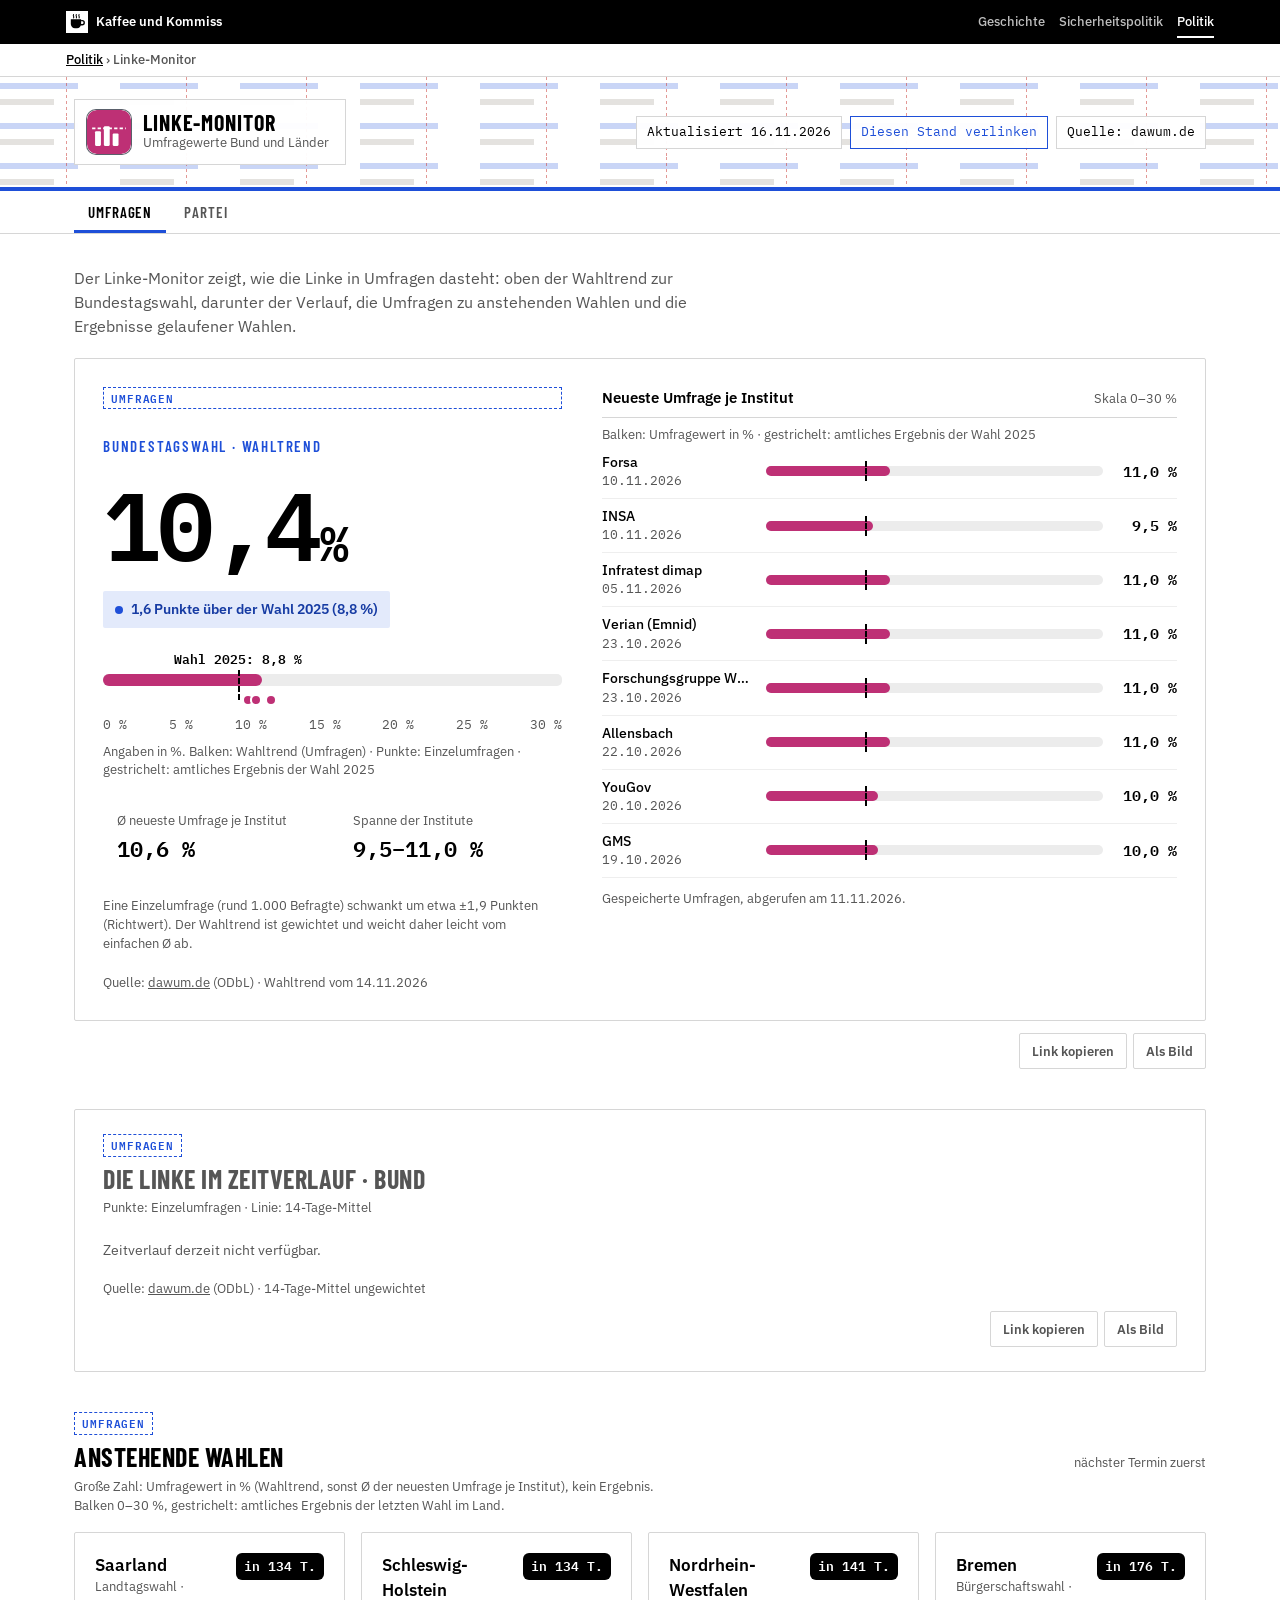
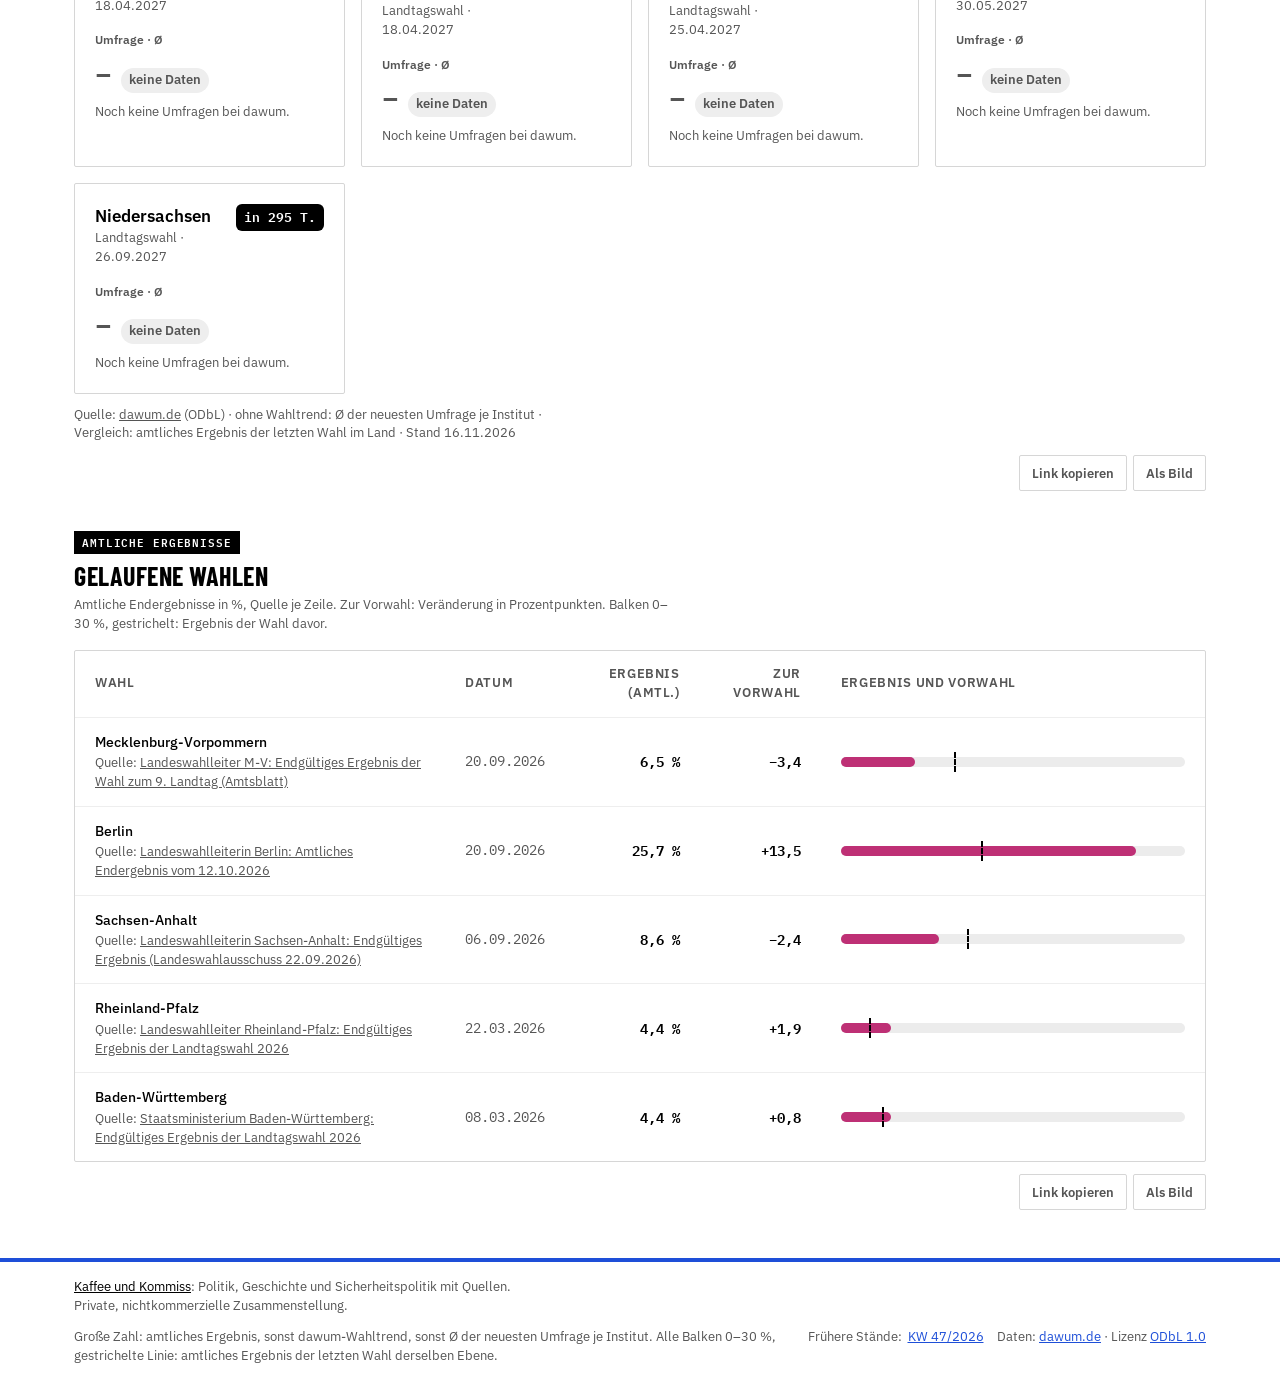
==== commit bff659da: "Diagramme eindeutig beschriften: Umfrage, amtliches Ergebnis, Chronik Kennzeichen je Diagramm, Einhe" ====
--- a/index.html
+++ b/index.html
@@ -133,6 +133,9 @@
   .liste .lkopf{display:flex;justify-content:space-between;align-items:baseline;padding-bottom:8px;border-bottom:1px solid var(--line)}
   .liste .lkopf h3{margin:0;font-size:15px;font-weight:600}
   .liste .lkopf .skl{font-size:13px;color:var(--mute)}
+  .liste .llegende{margin:8px 0 0;font-size:13px;color:var(--mute)}
+  .abschnitt-legende{margin:6px 0 0;font-size:13px;color:var(--mute);max-width:46em}
+  .kachel .wart{font-size:12px;font-weight:600;color:var(--mute);margin-top:6px}
   .inst-zeile{display:grid;grid-template-columns:150px 1fr 60px;align-items:center;gap:14px;padding:7px 0;border-bottom:1px solid var(--hair)}
   .inst-zeile .nam{font-weight:500;font-size:14px;white-space:nowrap;overflow:hidden;text-overflow:ellipsis}
   .inst-zeile .dat{font-family:var(--mono);font-size:13px;color:var(--mute)}
@@ -240,7 +243,7 @@
   }
 .einstieg{margin:0 0 -20px;max-width:40em;color:var(--mute);font-size:16px;line-height:1.5}
 </style>
-<link rel="stylesheet" href="bereich.css?v=2">
+<link rel="stylesheet" href="bereich.css?v=3">
 </head>
 <body>
 <div class="kk-leiste"><div class="kk-in">
@@ -280,23 +283,28 @@
   <section id="bund-hero" aria-labelledby="bund-titel" data-teilen="Bundestagswahl"></section>
 
   <section id="bund-verlauf" class="karte verlauf" aria-labelledby="verlauf-titel" data-teilen="Zeitverlauf Bund" hidden>
+    <span class="art umfrage">Umfragen</span>
     <h2 id="verlauf-titel">Die Linke im Zeitverlauf · Bund</h2>
     <p class="sub" id="verlauf-sub">Punkte: Einzelumfragen · Linie: 14-Tage-Mittel</p>
     <div id="verlauf-chart" class="fv-chart"></div>
-    <p class="fv-quelle">Quelle: <a href="https://dawum.de/Bundestag/" rel="noopener">dawum.de</a> · 14-Tage-Mittel ungewichtet</p>
+    <p class="fv-quelle" id="verlauf-quelle">Quelle: <a href="https://dawum.de/Bundestag/" rel="noopener">dawum.de</a> (ODbL) · 14-Tage-Mittel ungewichtet</p>
   </section>
 
   <section id="anstehend" aria-labelledby="anstehend-titel" data-teilen="Anstehende Wahlen">
+    <span class="art umfrage">Umfragen</span>
     <div class="kopfzeile">
       <h2 id="anstehend-titel">Anstehende Wahlen</h2>
       <span class="hint">nächster Termin zuerst</span>
     </div>
+    <p class="abschnitt-legende">Große Zahl: Umfragewert in % (Wahltrend, sonst Ø der neuesten Umfrage je Institut), kein Ergebnis. Balken 0–30 %, gestrichelt: amtliches Ergebnis der letzten Wahl im Land.</p>
     <div class="kacheln" id="anstehend-grid" style="margin-top:16px"></div>
-    <p class="quelle">Quelle: <a href="https://dawum.de" rel="noopener">dawum.de</a> (ODbL) · ohne Wahltrend: Ø der neuesten Umfrage je Institut · Vergleich: amtliches Ergebnis der letzten Wahl im Land</p>
+    <p class="quelle">Quelle: <a href="https://dawum.de" rel="noopener">dawum.de</a> (ODbL) · ohne Wahltrend: Ø der neuesten Umfrage je Institut · Vergleich: amtliches Ergebnis der letzten Wahl im Land<span id="anstehend-stand"></span></p>
   </section>
 
   <section id="gelaufen" aria-labelledby="gelaufen-titel" data-teilen="Gelaufene Wahlen" data-quelle="amtliche Endergebnisse der Landeswahlleitungen" hidden>
+    <span class="art amtlich">Amtliche Ergebnisse</span>
     <div class="kopfzeile"><h2 id="gelaufen-titel">Gelaufene Wahlen</h2></div>
+    <p class="abschnitt-legende">Amtliche Endergebnisse in %, Quelle je Zeile. Zur Vorwahl: Veränderung in Prozentpunkten. Balken 0–30 %, gestrichelt: Ergebnis der Wahl davor.</p>
     <div class="karte tabelle" id="gelaufen-tabelle" style="margin-top:16px"></div>
   </section>
 </main>
@@ -480,6 +488,10 @@
     return '';
   }
 
+  // Kennzeichen über jedem Diagramm: Umfrage oder amtliches Ergebnis (Gestaltung in bereich.css).
+  const artMarke = (art) => art === 'amtlich'
+    ? '<span class="art amtlich">Amtliches Ergebnis</span>' : '<span class="art umfrage">Umfragen</span>';
+
   const gruppen = gruppiereEbenen(data.ebenen || [], NOW);
 
   // ---------- Bund-Hero ----------
@@ -506,6 +518,7 @@
 
     heroEl.innerHTML = `<div class="karte hero">
       <div class="zahlen">
+        ${artMarke(lz.art === 'ergebnis' ? 'amtlich' : 'umfrage')}
         <h2 class="ueberschrift" id="bund-titel">${esc(bund.name)} · ${
           lz.art === 'trend' ? 'Wahltrend' : lz.art === 'ergebnis' ? 'Amtliches Ergebnis' : 'Ø der Umfragen'}</h2>
         <div class="leitzahl">
@@ -521,7 +534,7 @@
             ${balken(lz.wert, ref, (ref ? '<div class="marklbl">Wahl ' + esc(ref.jahr) + ': ' + pz(ref.wert) + '</div>' : '') + punkte)}
           </div>
           <div class="achse"><span>0 %</span><span>5 %</span><span>10 %</span><span>15 %</span><span>20 %</span><span>25 %</span><span>30 %</span></div>
-          <div class="legende">Balken: ${lz.art === 'trend' ? 'Wahltrend' : 'Leitzahl'} · Punkte: Einzelumfragen${ref ? ' · gestrichelt: Ergebnis der Wahl ' + esc(ref.jahr) : ''}</div>
+          <div class="legende">Angaben in %. Balken: ${lz.art === 'trend' ? 'Wahltrend (Umfragen)' : lz.art === 'ergebnis' ? 'amtliches Ergebnis' : 'Ø der Umfragen'} · Punkte: Einzelumfragen${ref ? ' · gestrichelt: amtliches Ergebnis der Wahl ' + esc(ref.jahr) : ''}</div>
         </div>
         <dl class="kennzahlen">
           <div><dt>Ø neueste Umfrage je Institut</dt><dd>${lz.avg == null ? '–' : pz(lz.avg)}</dd></div>
@@ -539,6 +552,7 @@
           <div class="lkopf">
             <h3>Neueste Umfrage je Institut</h3><span class="skl">Skala 0–30 %</span>
           </div>
+          <p class="llegende">Balken: Umfragewert in %${ref ? ' · gestrichelt: amtliches Ergebnis der Wahl ' + esc(ref.jahr) : ''}</p>
           ${rows.length ? rows.slice().sort((a, b) => (b.datum || '').localeCompare(a.datum || '')).map((r) =>
             `<div class="inst-zeile">
                <div><div class="nam">${esc(r.institut)}</div><div class="dat">${dfmt(r.datum)}</div></div>
@@ -584,8 +598,17 @@
     }
     const linie = gleitendesMittel(punkte, FENSTER);
     const sub = document.getElementById('verlauf-sub');
-    if(sub) sub.textContent = `Letzte ${TAGE} Tage · Punkte: Einzelumfragen · `
-      + `Linie: ${FENSTER}-Tage-Mittel`;
+    // Zeitraum und Stand als Datum, nicht nur "letzte 90 Tage": ein Screenshot muss
+    // auch Wochen später noch sagen, welches Fenster er zeigt.
+    const refV = vw(bund);
+    const bisT = NOW || new Date();
+    const vonT = new Date(Date.UTC(bisT.getUTCFullYear(), bisT.getUTCMonth(), bisT.getUTCDate()) - TAGE * 864e5);
+    const isoT = (t) => new Date(t).toISOString().slice(0, 10);
+    if(sub) sub.textContent = `Umfragewerte Bundestagswahl in %, ${dfmt(isoT(vonT))}–${dfmt(isoT(bisT))} `
+      + `(letzte ${TAGE} Tage) · Punkte: Einzelumfragen · Linie: ${FENSTER}-Tage-Mittel`
+      + (refV ? ` · gestrichelt: amtliches Ergebnis ${refV.jahr}` : '');
+    const vq = document.getElementById('verlauf-quelle');
+    if(vq) vq.append(` · letzte Umfrage vom ${dfmt(isoT(punkte[punkte.length - 1].t))}`);
 
     const NS = 'http://www.w3.org/2000/svg';
     const el = (n, a, eltern) => { const e = document.createElementNS(NS, n);
@@ -664,7 +687,7 @@
       // Beschriftung der letzten Wahl erst nach den Punkten zeichnen: so liegt ihr Hof
       // über den Umfragepunkten und die Angabe bleibt auch am Handy lesbar.
       if(ref) el('text', {x: ml + 4, y: Y(ref.wert) - 6, 'font-size': 12, 'font-weight': 600,
-        class: 'fv-frei', fill: 'var(--fv-vorwahl)'}, svg).textContent = 'Wahl ' + ref.jahr + ': ' + fmt(ref.wert) + ' %';
+        class: 'fv-frei', fill: 'var(--fv-vorwahl)'}, svg).textContent = 'Wahl ' + ref.jahr + ' (amtlich): ' + fmt(ref.wert) + ' %';
 
       const letzte = linie[linie.length - 1];
       el('text', {x: Math.min(X(letzte.t) + 6, W - 4), y: Y(letzte.v), dy: '0.32em',
@@ -758,6 +781,7 @@
         </div>
         ${tage != null ? `<span class="tage">in ${tage} T.</span>` : ''}
       </div>
+      <div class="wart">${lz.art === 'ergebnis' ? 'Amtliches Ergebnis' : lz.art === 'trend' ? 'Umfrage · Wahltrend' : 'Umfrage · Ø'}</div>
       <div class="wert">
         <span class="num">${lz.wert == null ? '–' : pz(lz.wert)}</span>
         <span class="pill ${h.status}">${esc(datenhinweis ? 'nicht ausgewiesen' : h.kurz)}</span>
@@ -780,8 +804,8 @@
     document.getElementById('gelaufen-tabelle').innerHTML = `<table>
       <thead><tr>
         <th>Wahl</th><th>Datum</th>
-        <th style="text-align:right">Ergebnis</th>
-        ${mitTrend ? '<th style="text-align:right">Letzter Trend</th>' : ''}
+        <th style="text-align:right">Ergebnis (amtl.)</th>
+        ${mitTrend ? '<th style="text-align:right">Letzter Wahltrend (Umfrage)</th>' : ''}
         <th class="vgl" style="text-align:right">Zur Vorwahl</th>
         <th class="abstand">Ergebnis und Vorwahl</th>
       </tr></thead>
@@ -798,7 +822,7 @@
         return `<tr id="zeile-${esc(e.id)}">
           <td class="wahl">${esc(teileName(e.name).land)}${beleg}</td>
           <td class="mono">${dfmt(e.wahltermin)}</td>
-          <td class="erg">${lz.wert != null ? pz(lz.wert) + (erg.vorlaeufig ? ' *' : '') : '–'}${vgl
+          <td class="erg">${lz.wert != null ? pz(lz.wert) + (lz.art !== 'ergebnis' ? ' (Umfrage)' : erg.vorlaeufig ? ' *' : '') : '–'}${vgl
             ? '<span class="vgl-kurz">' + vgl + ' zu ' + esc(vw(e).jahr) + '</span>' : ''}</td>
           ${mitTrend ? `<td class="trend">${t.wert != null ? pz(t.wert) : '–'}</td>` : ''}
           <td class="vgl" title="${vgl ? 'Wahl ' + esc(vw(e).jahr) + ': ' + pz(vw(e).wert) : ''}">${vgl || '–'}</td>
@@ -808,6 +832,13 @@
       ${gelaufen.some((e) => (e.wahlergebnis || {}).vorlaeufig)
         ? '<p class="basis" style="padding:0 20px 14px">* vorläufiges amtliches Ergebnis</p>' : ''}`;
   }
+
+  const standSeite = SNAP ? 'Momentaufnahme ' + kwText(SNAP) : data.erstellt ? 'Stand ' + dfmt(data.erstellt) : '';
+  const ast = document.getElementById('anstehend-stand');
+  // Die Kacheln zeigen live abgerufene Umfragen, wenn dawum erreichbar war – dann gilt deren Stand.
+  const liveStand = !SNAP && db && db.Database && db.Database.Last_Update;
+  if(ast) ast.textContent = liveStand ? ' · Umfragen live, Datenbank-Stand ' + dfmt(liveStand)
+    : standSeite ? ' · ' + standSeite : '';
 
   // Link- und Bild-Knöpfe erst jetzt: die Abschnitte sind gerendert, und ein #Anker
   // aus einem geteilten Link kann angesprungen werden.
--- a/basis.css
+++ b/basis.css
@@ -45,6 +45,13 @@
 .kk-schild{display:inline-flex;align-items:center;gap:12px;background:var(--kk-schild);padding:10px 16px 10px 12px;border:1px solid var(--kk-linie);color:var(--kk-tinte);text-decoration:none}
 .kk-name{font:700 22px/1.05 var(--kk-titel);text-transform:uppercase;letter-spacing:.04em}
 .kk-unter{font:400 13px/1.35 var(--kk-text);color:var(--kk-grau)}
+/* Handy: Kopfband flacher, damit Hauptinhalt früher sichtbar ist (Arbeitspaket 3, 22.11.2026).
+   Gilt für beide Kopfbauarten (.kk-kopf und header.top). :root:root hebt die Spezifität über die
+   seiteneigenen Regeln in style.css/bereich.css, die nach basis.css geladen werden. Desktop unverändert. */
+@media (max-width:640px){
+  :root:root .kk-kopf .kk-in,:root:root .kk-kopf .wrap,:root:root header.top>.wrap{padding-top:12px;padding-bottom:12px;row-gap:8px}
+  :root:root .kk-schild,:root:root header.top .marke{padding:7px 12px 7px 10px}
+}
 
 /* Fuß */
 .kk-fuss{border-top:4px solid var(--kk-akzent);background:var(--kk-papier);color:var(--kk-grau);font:400 13px/1.5 var(--kk-text)}
--- a/bereich.css
+++ b/bereich.css
@@ -50,3 +50,12 @@
 
 /* Monitorname ist auf der Umfrageseite die Hauptüberschrift (h1) */
 .marke h1.name { margin: 0 }
+
+/* Kennzeichen über Diagrammen (22.11.2026): Umfrage, amtliches Ergebnis oder Chronik.
+   Als Text, nicht nur als Farbe, damit es auch in Graustufen und auf Screenshots eindeutig ist.
+   Umfragen gestrichelt (Schätzung), amtliche Ergebnisse vollflächig (festgestellt). */
+.art { display: inline-block; margin: 0 0 8px; padding: 3px 7px; font: 600 11px/1.3 var(--mono, monospace);
+  letter-spacing: .08em; text-transform: uppercase; border: 1px solid; border-radius: 0; white-space: nowrap }
+.art.umfrage { color: var(--kk-akzent, #1E4FD8); border-style: dashed; background: #FFFFFF }
+.art.amtlich { color: #FFFFFF; background: #000000; border-color: #000000 }
+.art.chronik { color: #555555; border-color: #D6D6D6; background: #FFFFFF }
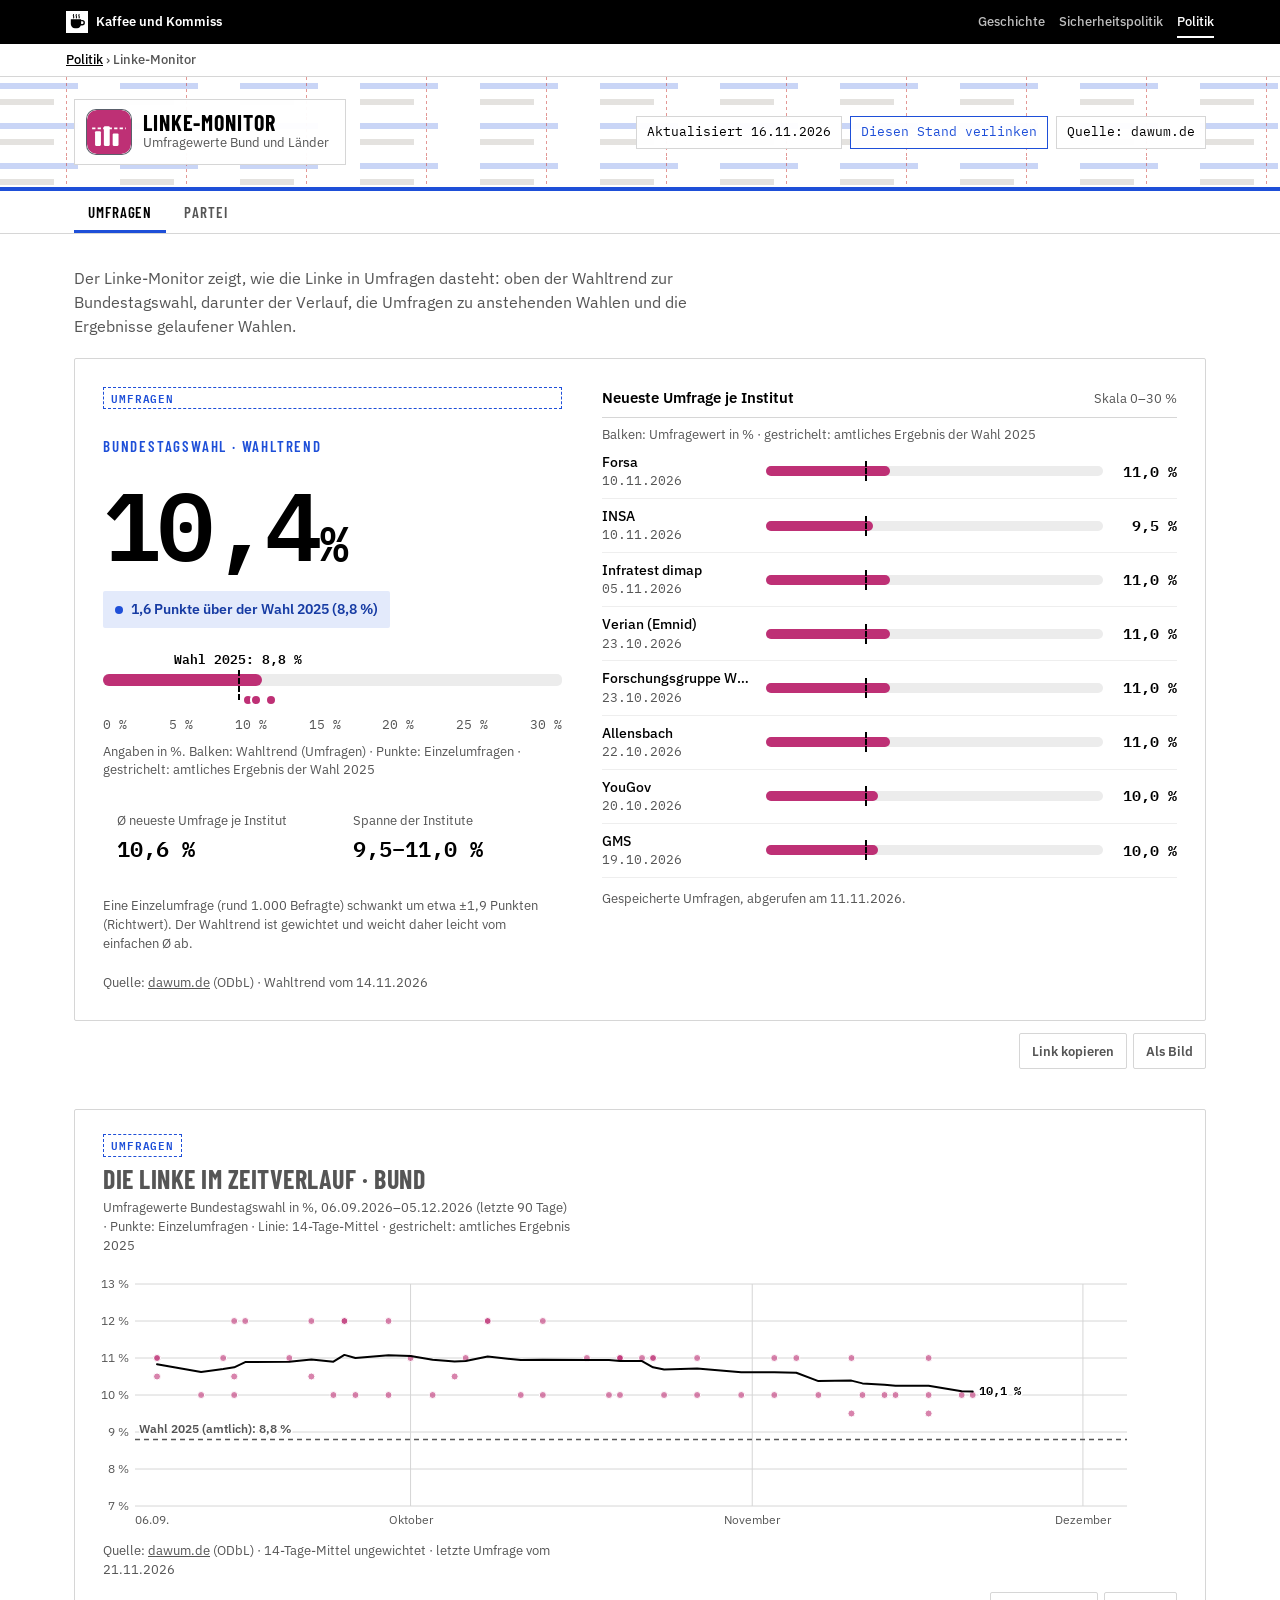
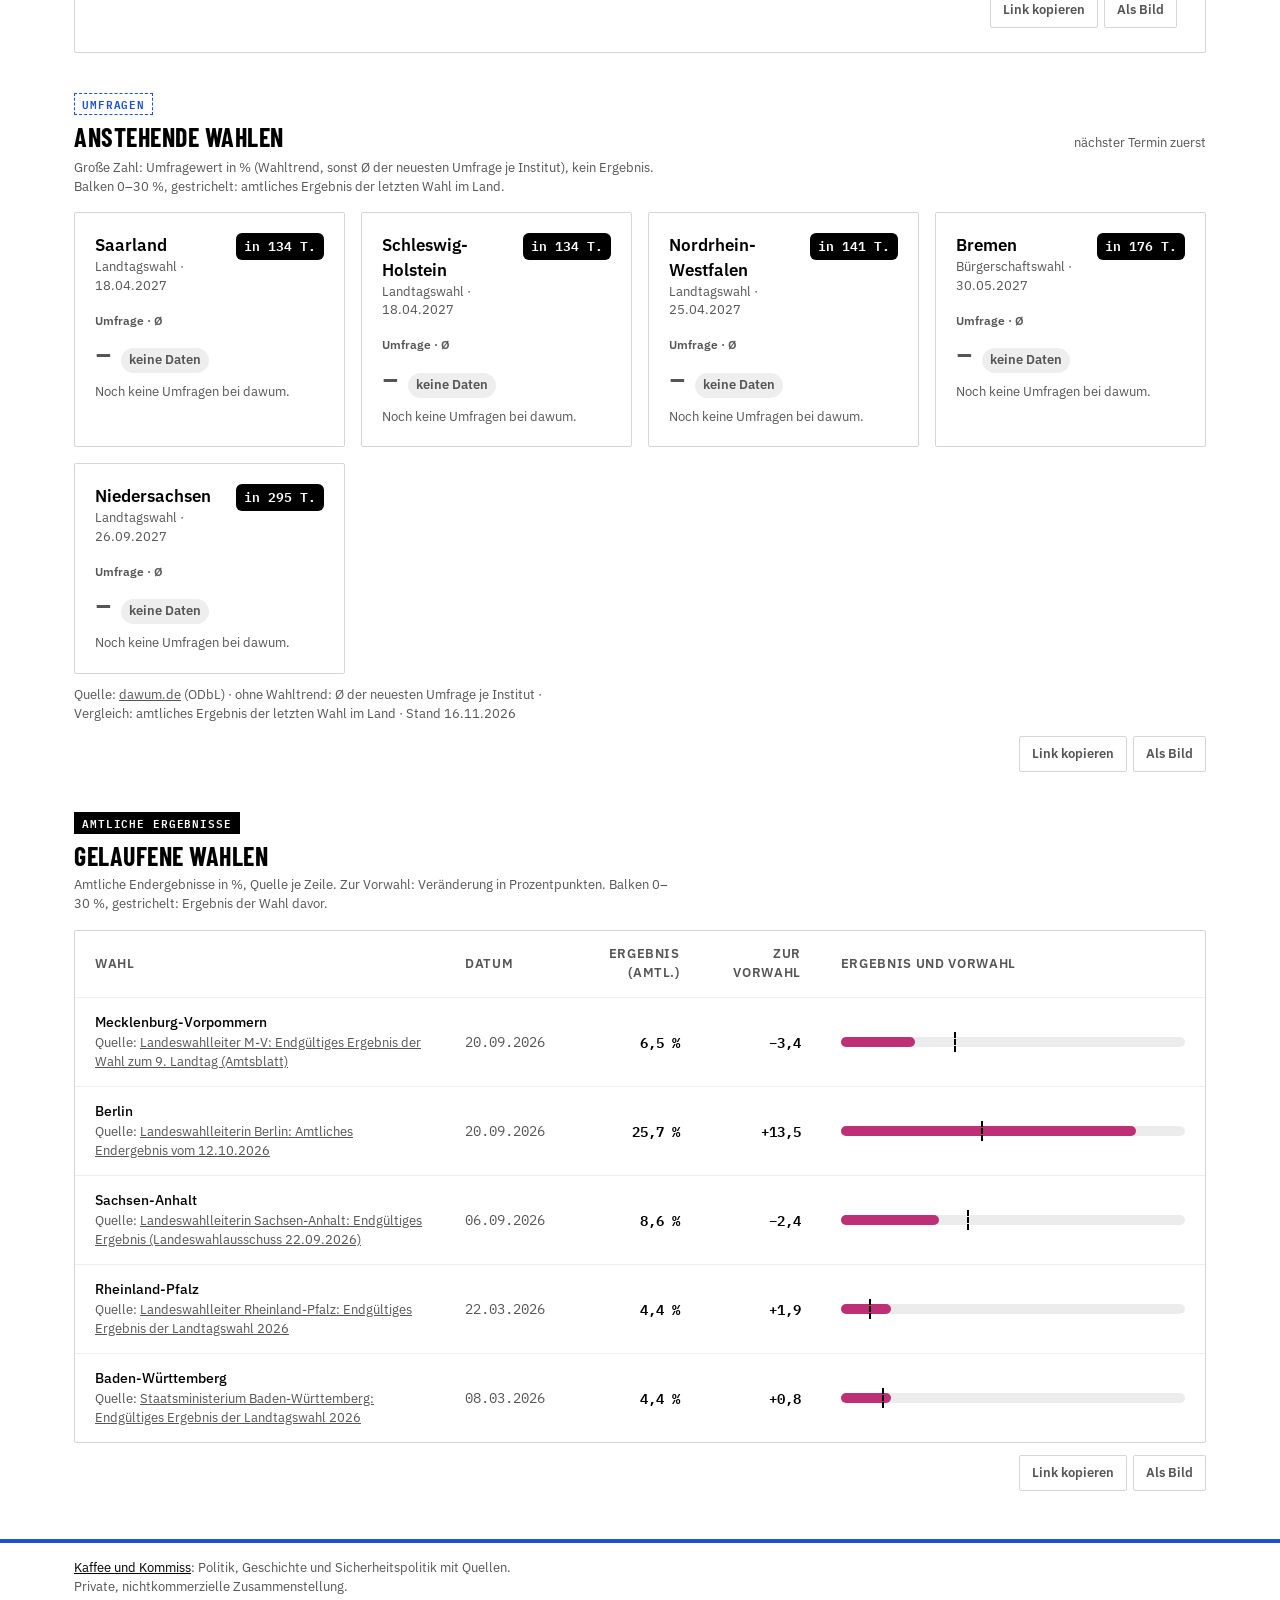
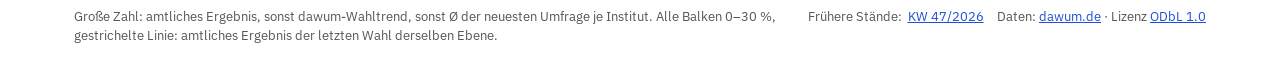
==== commit 2a1a032d: "Quellenlinks: Weiterleitungen und nicht erreichbare Quellen ersetzen Weitergeleitete Adressen auf ih" ====
--- a/index.html
+++ b/index.html
@@ -319,7 +319,7 @@
     <span class="archiv" id="archiv" hidden></span>
     <span>
       Daten: <a href="https://dawum.de" rel="noopener">dawum.de</a> ·
-      Lizenz <a href="https://opendatacommons.org/licenses/odbl/1.0/" rel="noopener">ODbL 1.0</a>
+      Lizenz <a href="https://opendatacommons.org/licenses/odbl/1-0/" rel="noopener">ODbL 1.0</a>
     </span>
   </div>
 </footer>
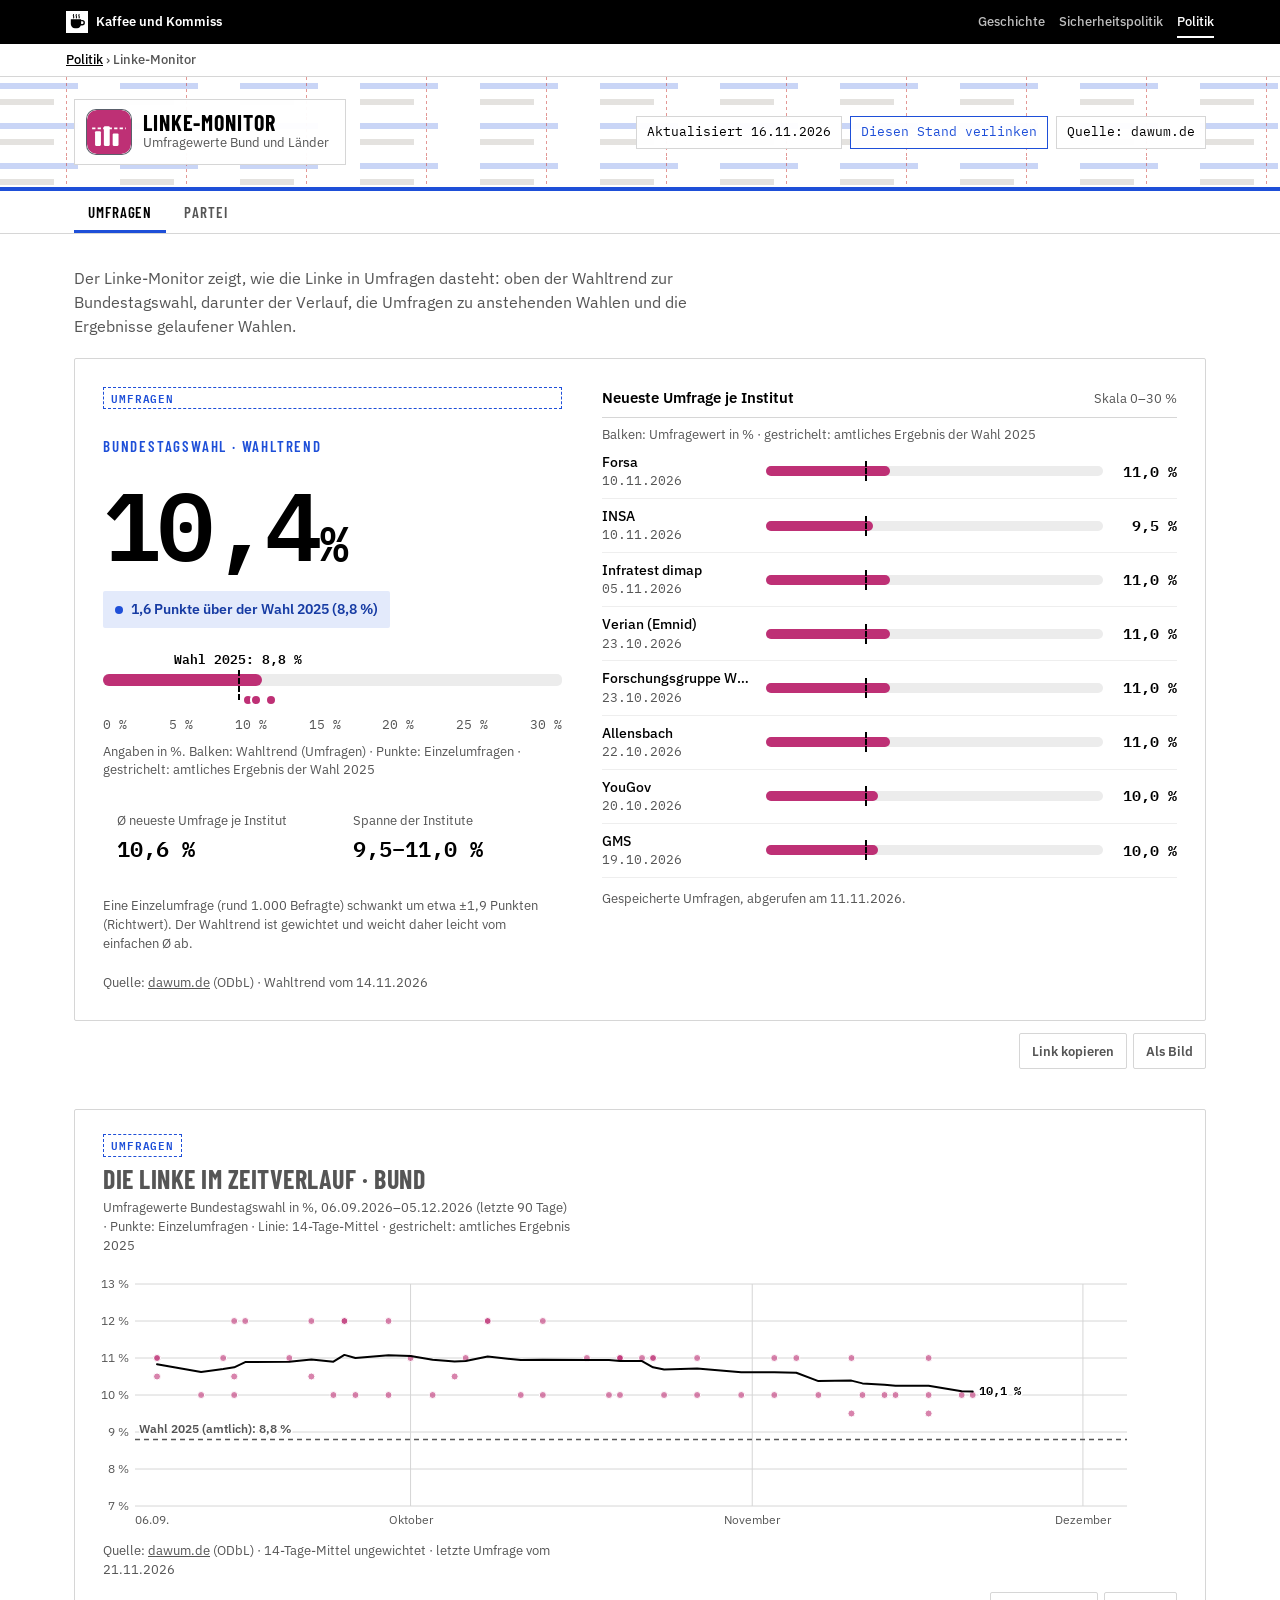
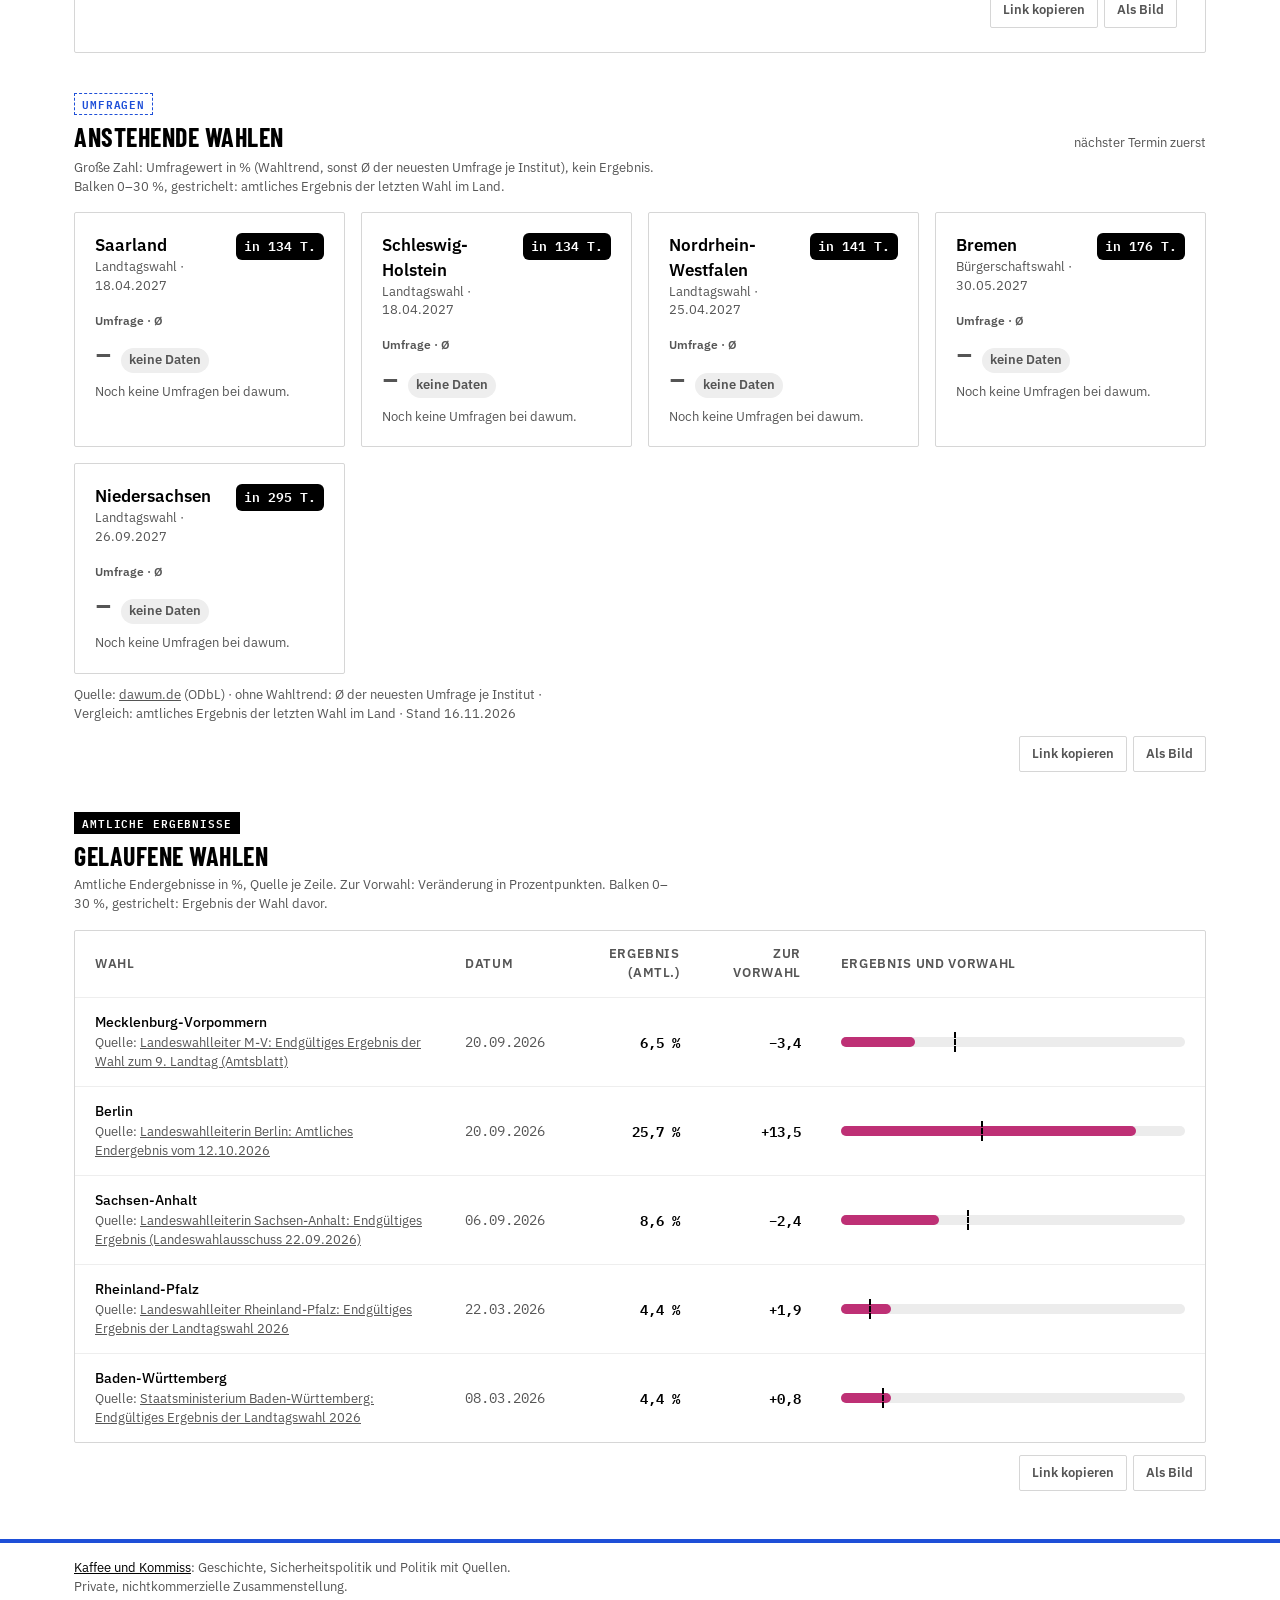
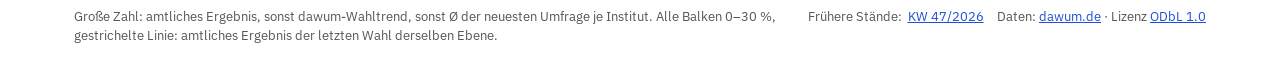
==== commit 7695d15f: "Fußzeile/Untertitel: Reihenfolge Geschichte, Sicherheitspolitik, Politik wie Kopfleiste Co-Authored-" ====
--- a/index.html
+++ b/index.html
@@ -311,7 +311,7 @@
 
 <footer>
   <div class="wrap">
-    <p class="kk-satz"><a href="https://kaffeeundkommiss.github.io/">Kaffee und Kommiss</a>: Politik, Geschichte und Sicherheitspolitik mit Quellen. Private, nichtkommerzielle Zusammenstellung.</p>
+    <p class="kk-satz"><a href="https://kaffeeundkommiss.github.io/">Kaffee und Kommiss</a>: Geschichte, Sicherheitspolitik und Politik mit Quellen. Private, nichtkommerzielle Zusammenstellung.</p>
     <span class="erklaer">
       Große Zahl: amtliches Ergebnis, sonst dawum-Wahltrend, sonst Ø der neuesten Umfrage je Institut.
       Alle Balken 0–30 %, gestrichelte Linie: amtliches Ergebnis der letzten Wahl derselben Ebene.
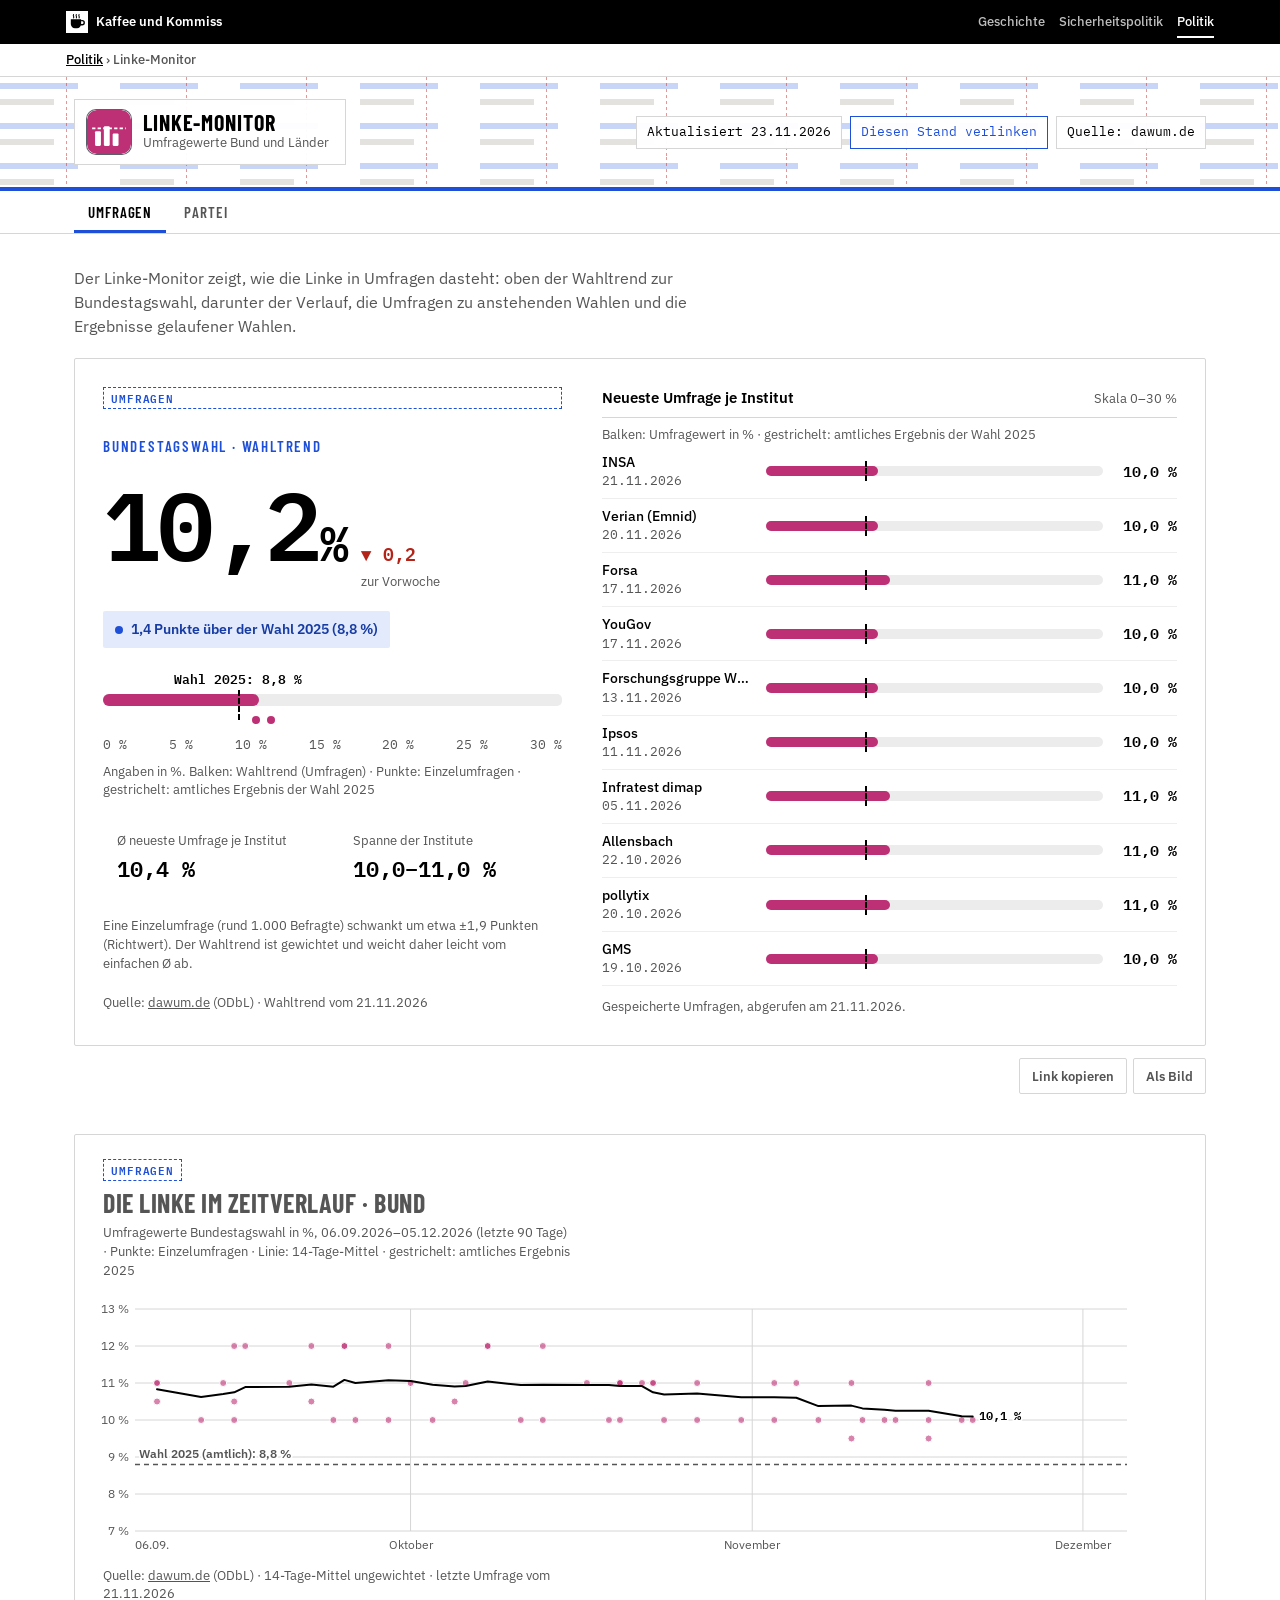
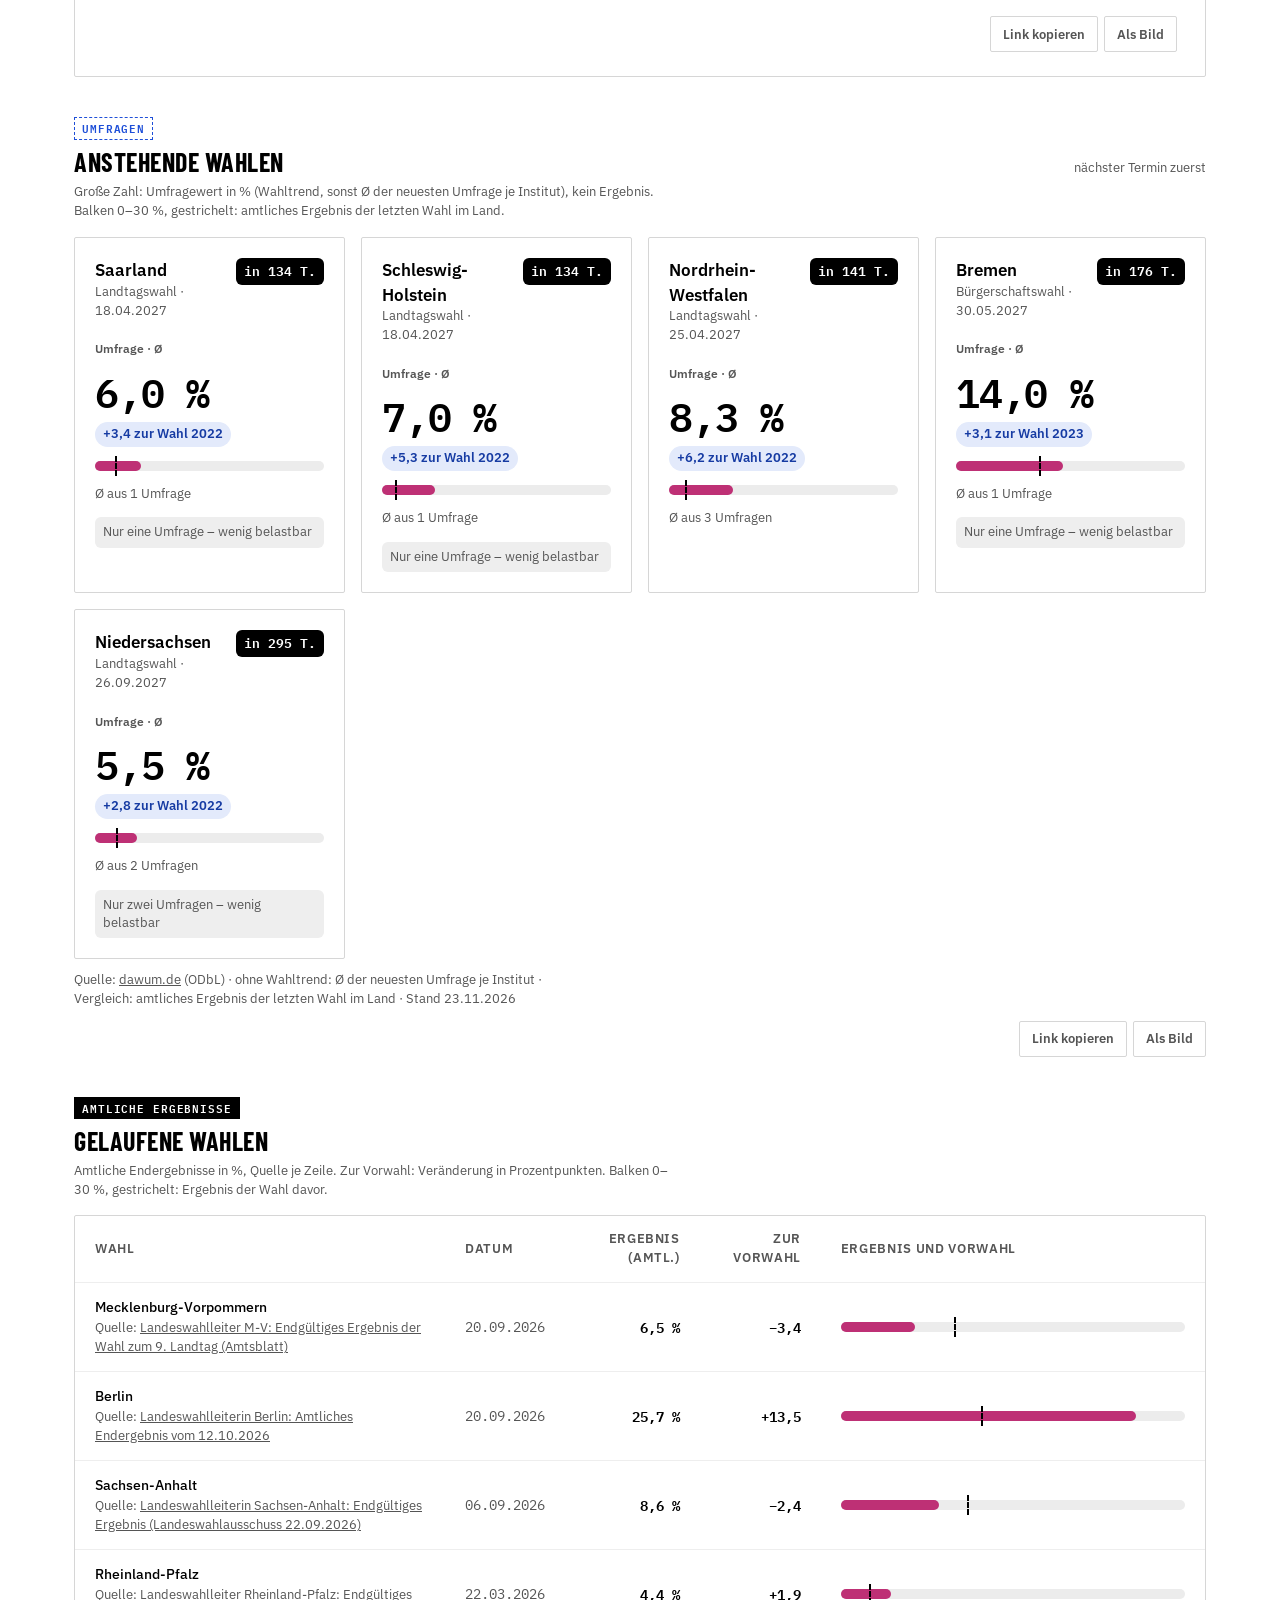
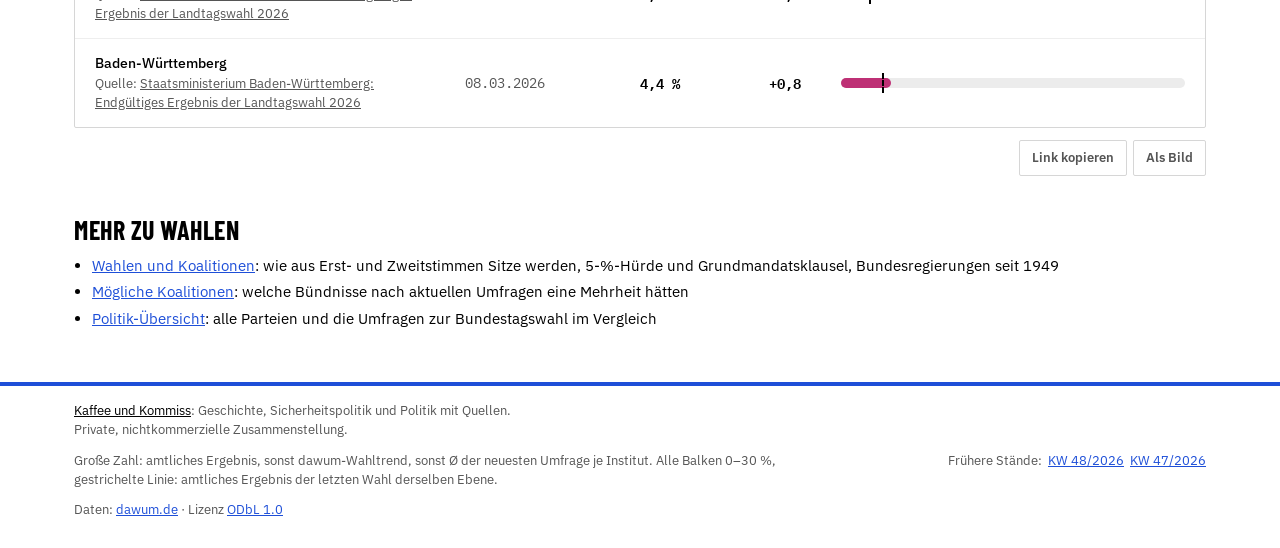
==== commit 7eaffc3e: "Abschnitt „Mehr zu Wahlen“ mit Links auf Wahlsystem, Koalitionsrechner und Politik-Übersicht Co-Auth" ====
--- a/index.html
+++ b/index.html
@@ -68,6 +68,8 @@
   .momentaufnahme{margin-bottom:20px;padding:12px 16px;border-radius:10px;background:var(--hinweis-bg);color:var(--hinweis-fg);font-size:14px}
   .momentaufnahme a{color:inherit;font-weight:600}
   .quelle{margin:12px 0 0;font-size:13px;color:var(--mute)}
+  .mehr-liste{margin:10px 0 0;padding-left:1.2em;font-size:15px;line-height:1.5}
+  .mehr-liste li{margin:4px 0}
   .quelle a{color:var(--mute)}
   .abruf{margin:12px 0 0;font-size:13px;color:var(--mute)}
   .abruf a{color:var(--mute)}
@@ -306,6 +308,14 @@
     <div class="kopfzeile"><h2 id="gelaufen-titel">Gelaufene Wahlen</h2></div>
     <p class="abschnitt-legende">Amtliche Endergebnisse in %, Quelle je Zeile. Zur Vorwahl: Veränderung in Prozentpunkten. Balken 0–30 %, gestrichelt: Ergebnis der Wahl davor.</p>
     <div class="karte tabelle" id="gelaufen-tabelle" style="margin-top:16px"></div>
+  </section>
+  <section id="mehr-wahlen" aria-labelledby="mehr-wahlen-titel">
+    <h2 id="mehr-wahlen-titel">Mehr zu Wahlen</h2>
+    <ul class="mehr-liste">
+      <li><a href="https://kaffeeundkommiss.github.io/politik/wahlen/">Wahlen und Koalitionen</a>: wie aus Erst- und Zweitstimmen Sitze werden, 5-%-Hürde und Grundmandatsklausel, Bundesregierungen seit 1949</li>
+      <li><a href="https://kaffeeundkommiss.github.io/politik/koalitionen/">Mögliche Koalitionen</a>: welche Bündnisse nach aktuellen Umfragen eine Mehrheit hätten</li>
+      <li><a href="https://kaffeeundkommiss.github.io/politik/">Politik-Übersicht</a>: alle Parteien und die Umfragen zur Bundestagswahl im Vergleich</li>
+    </ul>
   </section>
 </main>
 
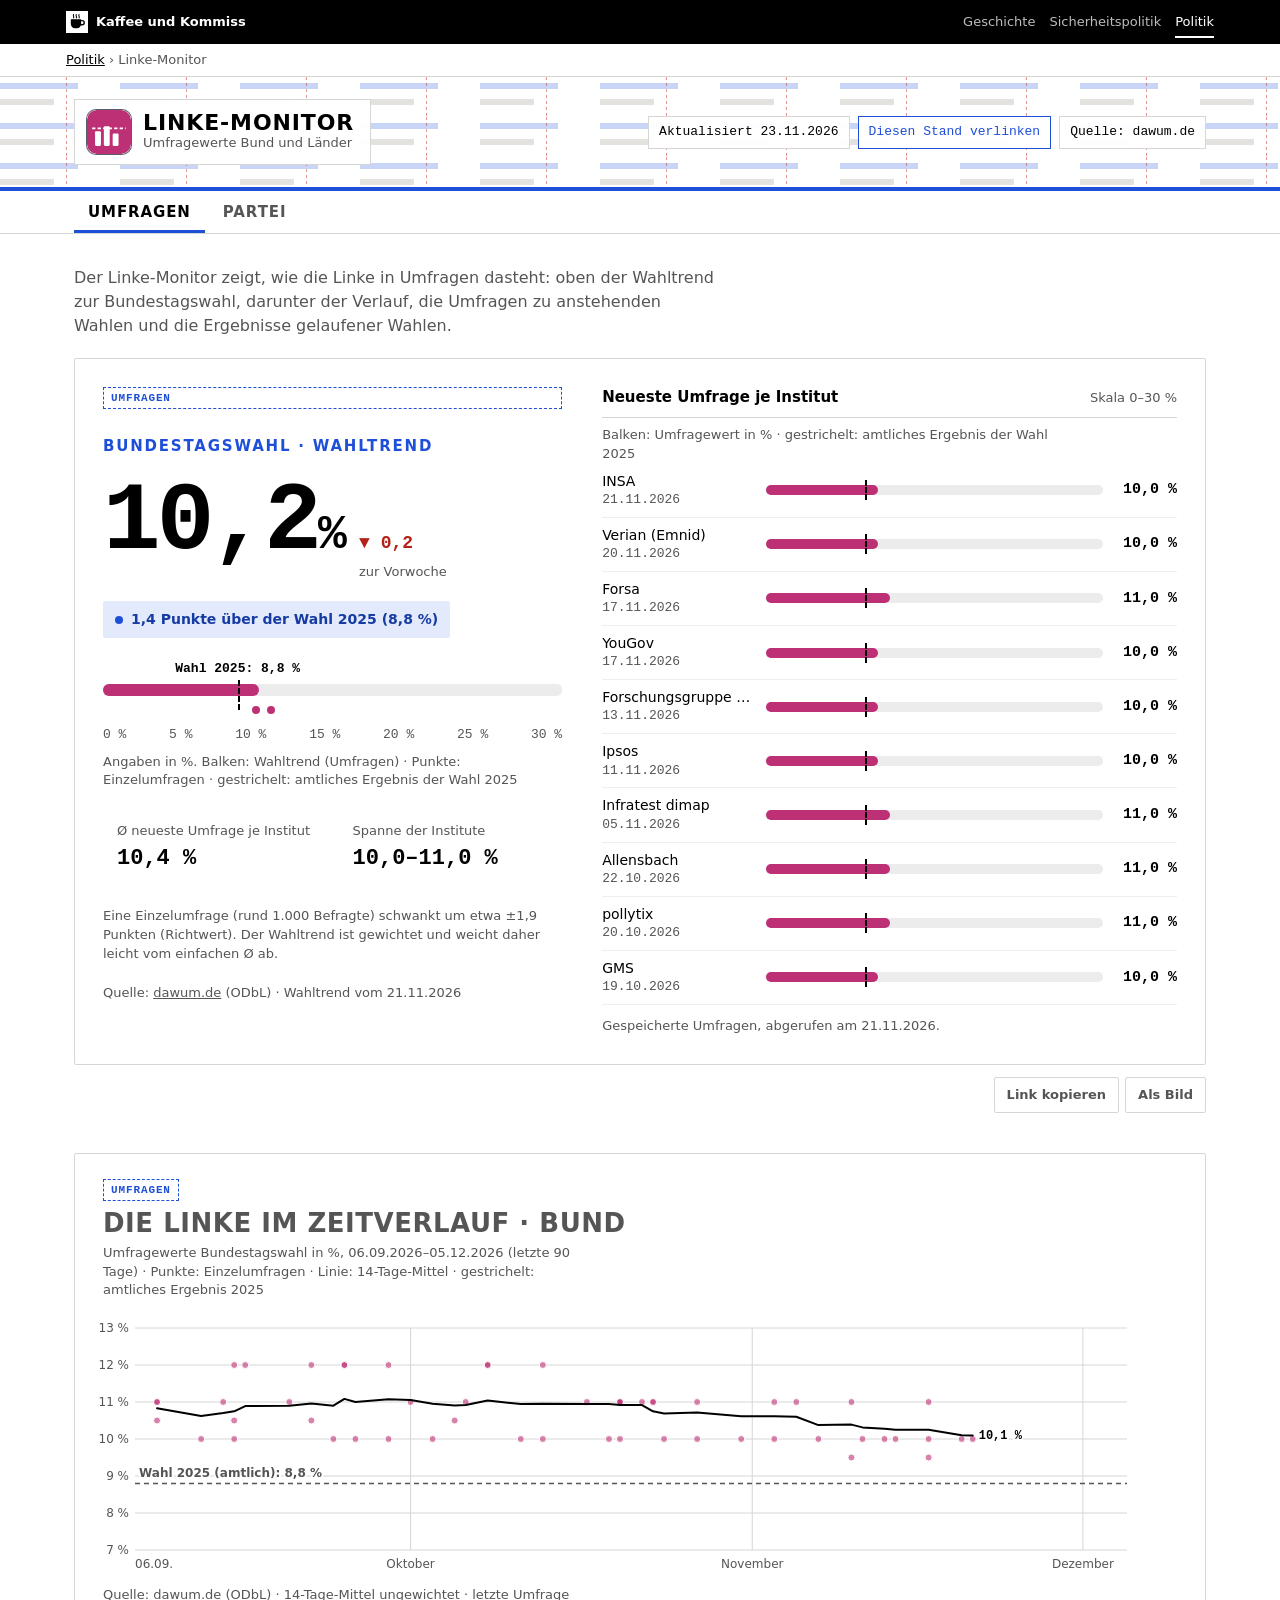
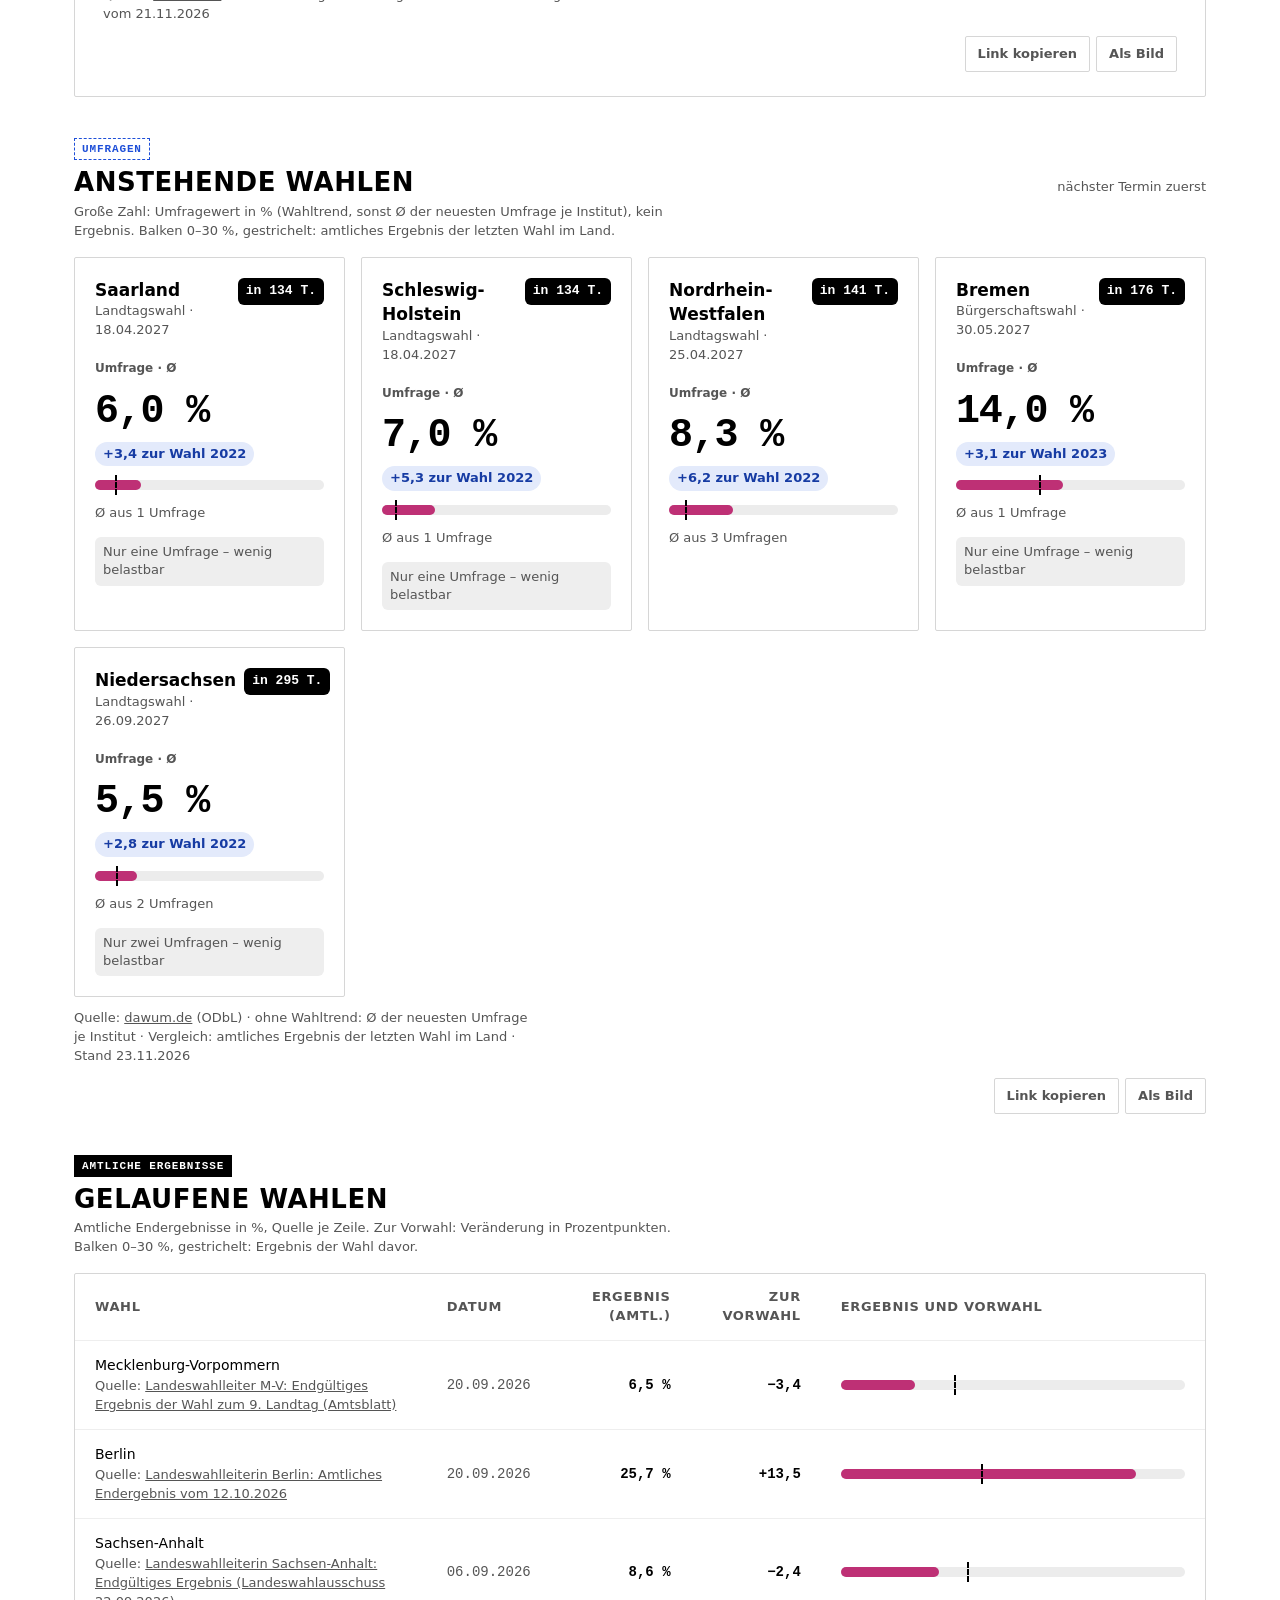
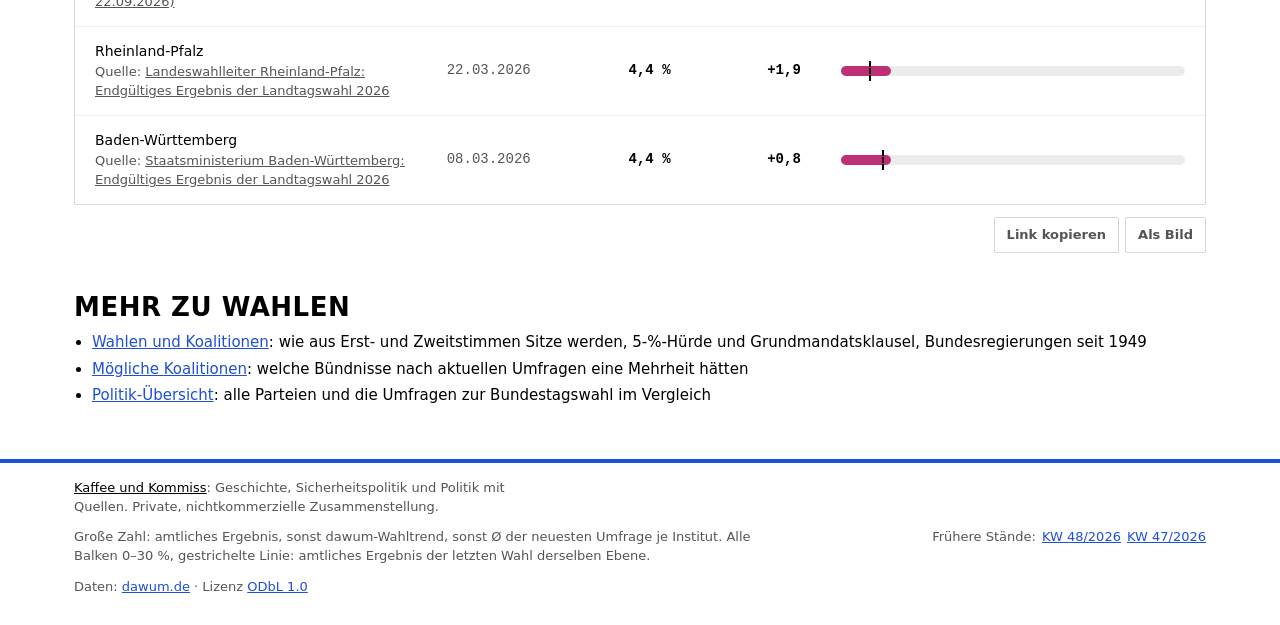
==== commit 8c2d61fd: "Schriften von kaffeeundkommiss.github.io statt Google Fonts laden Google-Fonts-Links und preconnect " ====
--- a/index.html
+++ b/index.html
@@ -29,9 +29,7 @@
 <meta name="theme-color" content="#000000">
 <meta name="apple-mobile-web-app-title" content="Linke-Monitor">
 <meta name="apple-mobile-web-app-capable" content="yes">
-<link rel="preconnect" href="https://fonts.googleapis.com">
-<link rel="preconnect" href="https://fonts.gstatic.com" crossorigin>
-<link href="https://fonts.googleapis.com/css2?family=Barlow+Condensed:wght@500;600;700&family=IBM+Plex+Sans:wght@400;500;600;700&family=IBM+Plex+Mono:wght@400;500;600&display=swap" rel="stylesheet">
+<link rel="stylesheet" href="https://kaffeeundkommiss.github.io/schriften/schriften.css">
 <link rel="stylesheet" href="basis.css">
 <style>
   :root{
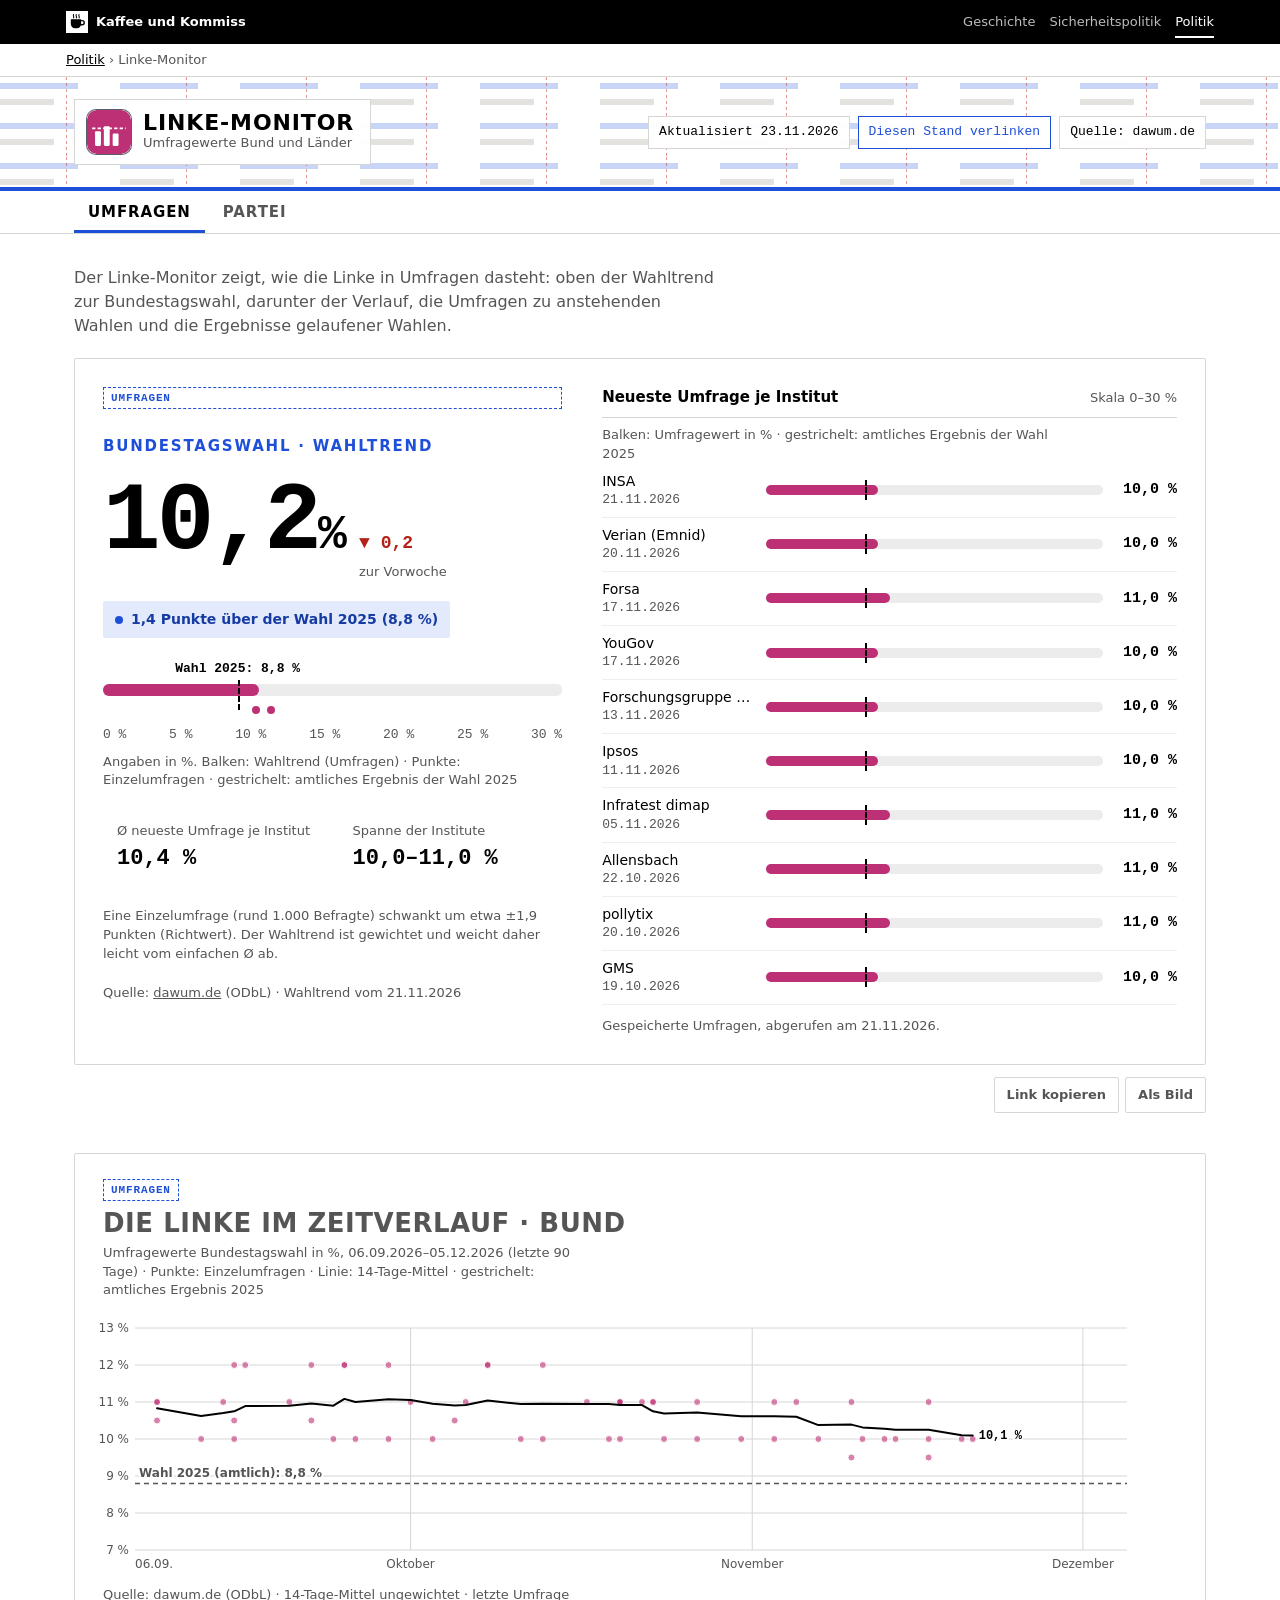
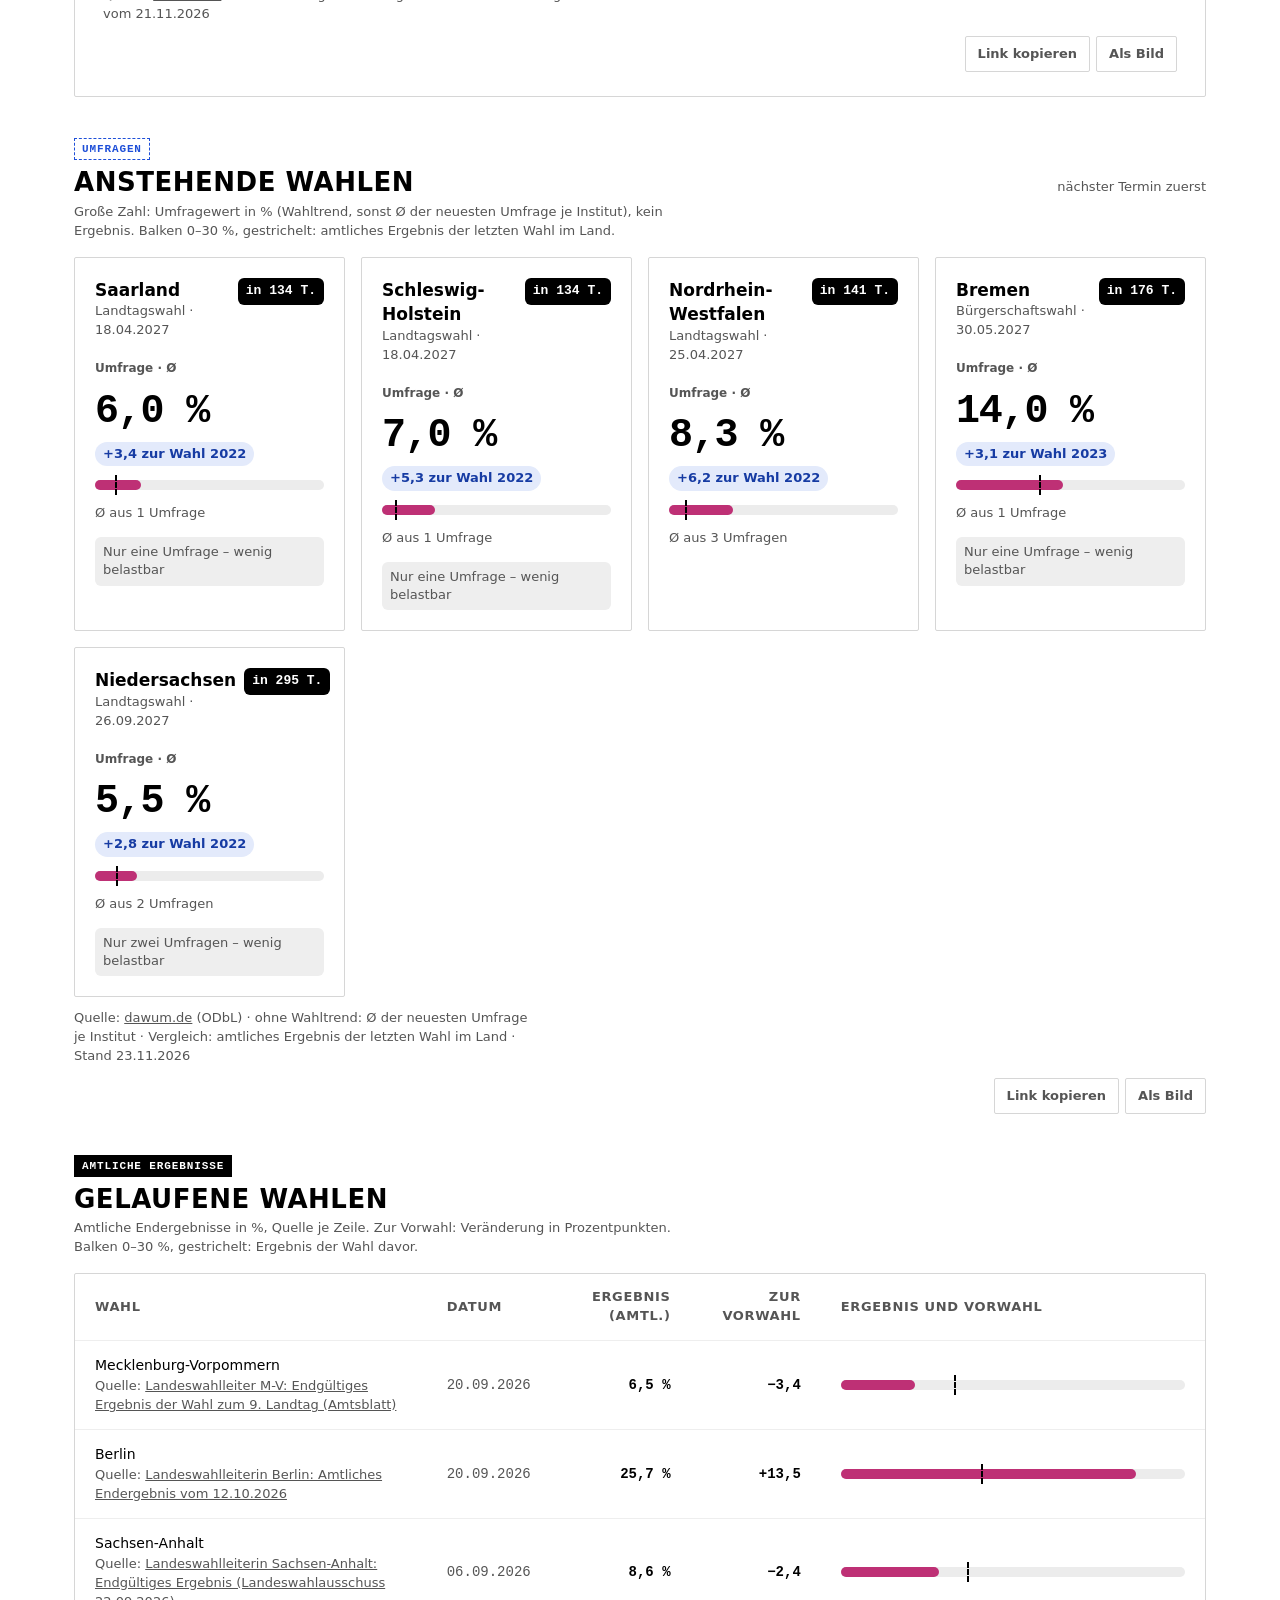
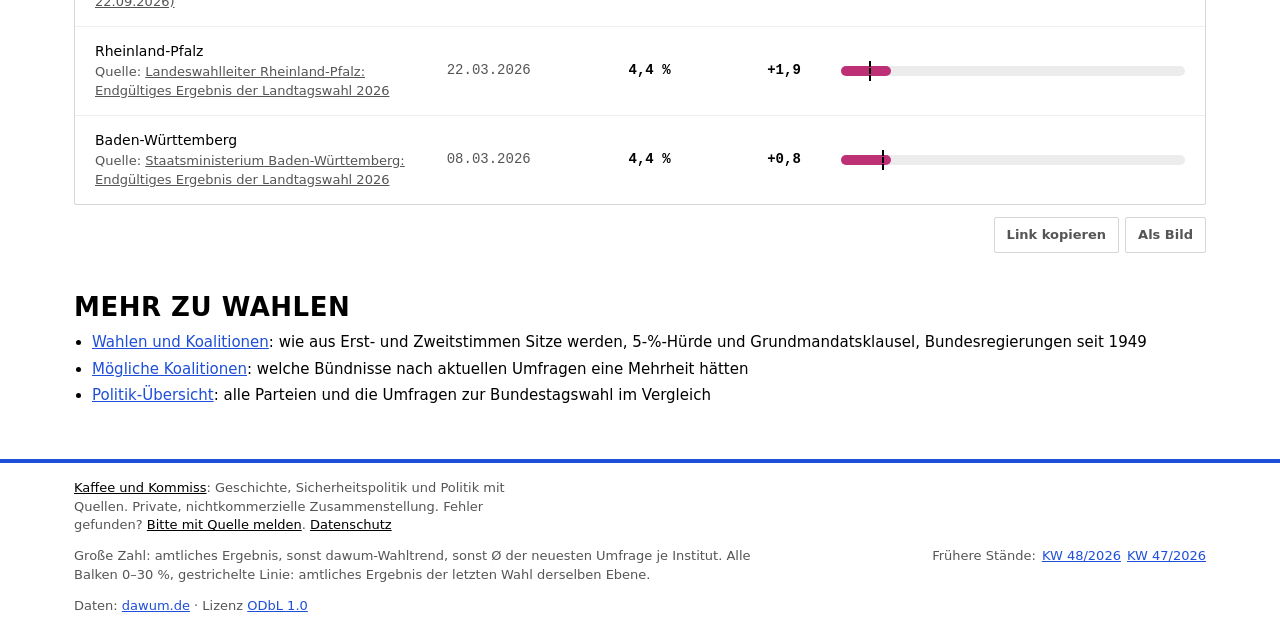
==== commit 1f5117be: "Fußzeile: Meldeweg und Datenschutz verlinken „Bitte mit Quelle melden“ verweist auf https://kaffeeun" ====
--- a/index.html
+++ b/index.html
@@ -319,7 +319,7 @@
 
 <footer>
   <div class="wrap">
-    <p class="kk-satz"><a href="https://kaffeeundkommiss.github.io/">Kaffee und Kommiss</a>: Geschichte, Sicherheitspolitik und Politik mit Quellen. Private, nichtkommerzielle Zusammenstellung.</p>
+    <p class="kk-satz"><a href="https://kaffeeundkommiss.github.io/">Kaffee und Kommiss</a>: Geschichte, Sicherheitspolitik und Politik mit Quellen. Private, nichtkommerzielle Zusammenstellung. Fehler gefunden? <a href="https://kaffeeundkommiss.github.io/kontakt/">Bitte mit Quelle melden</a>. <a href="https://kaffeeundkommiss.github.io/kontakt/#datenschutz">Datenschutz</a></p>
     <span class="erklaer">
       Große Zahl: amtliches Ergebnis, sonst dawum-Wahltrend, sonst Ø der neuesten Umfrage je Institut.
       Alle Balken 0–30 %, gestrichelte Linie: amtliches Ergebnis der letzten Wahl derselben Ebene.
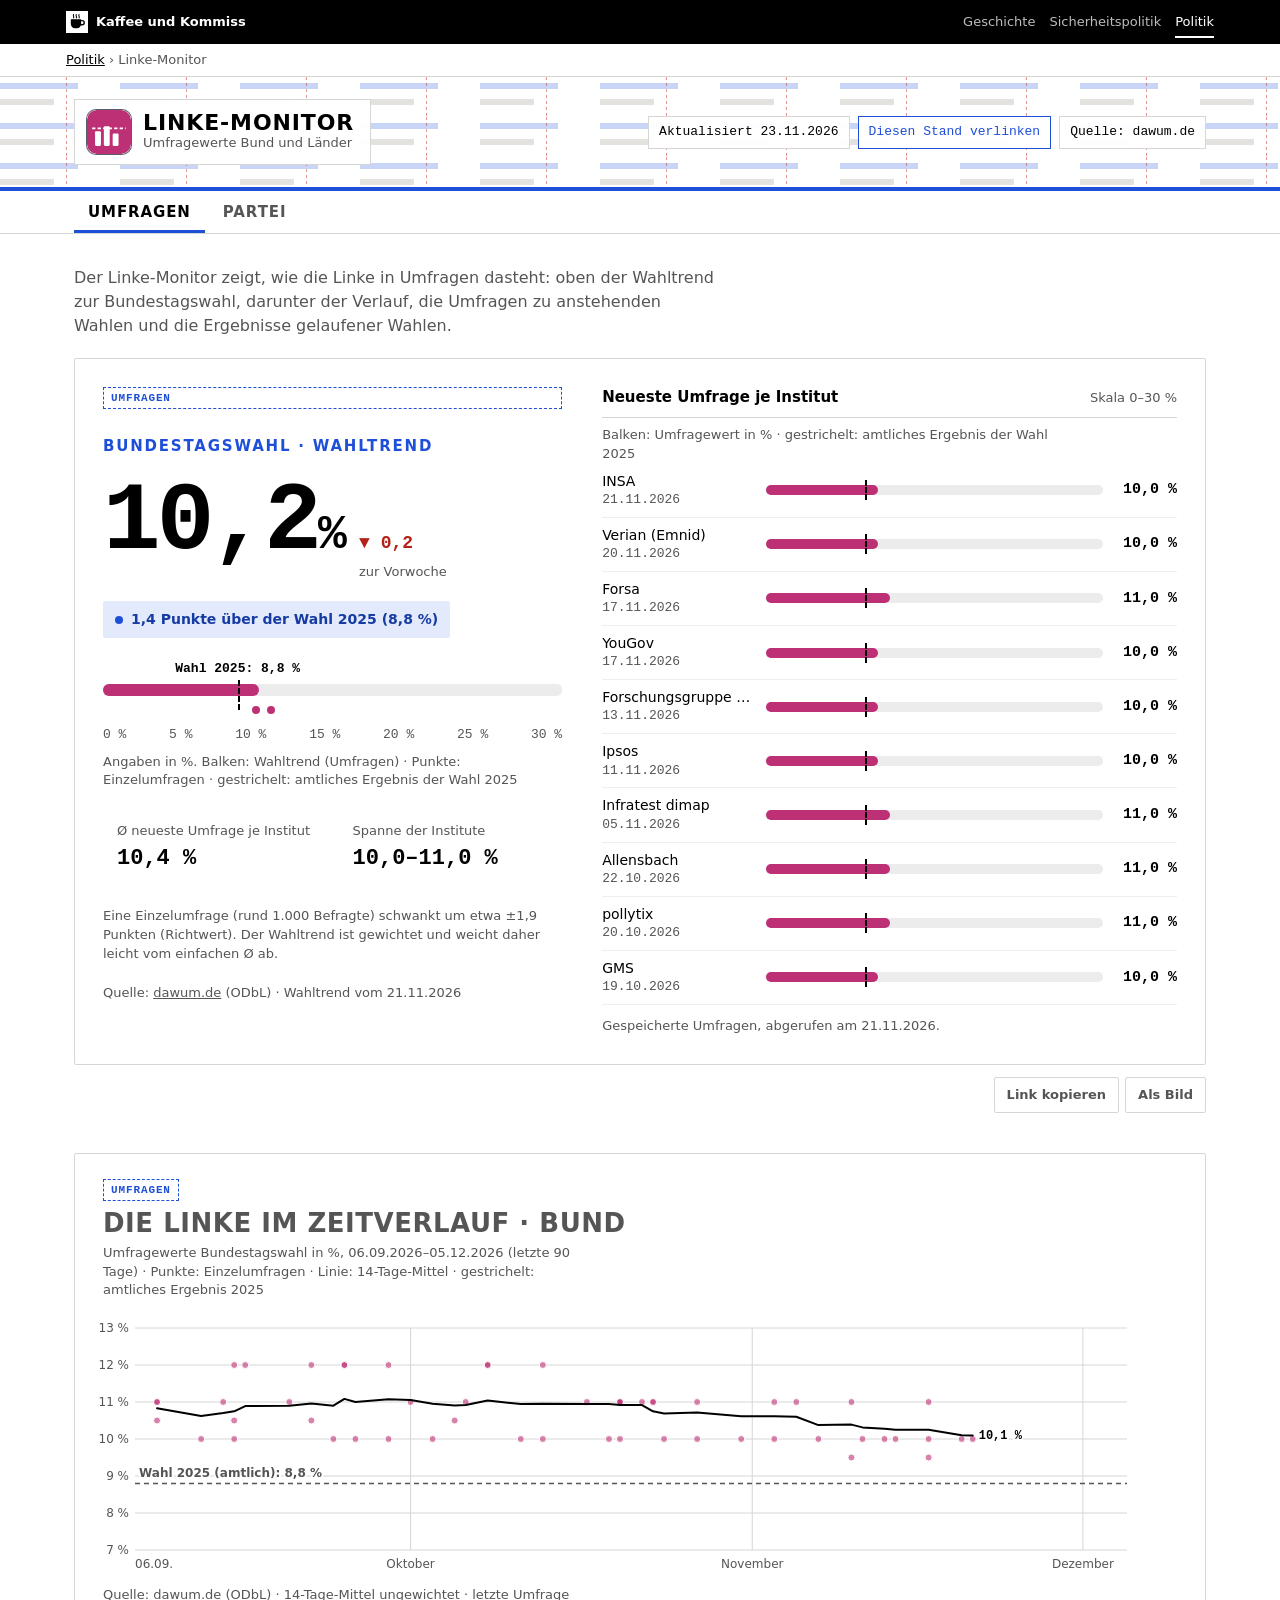
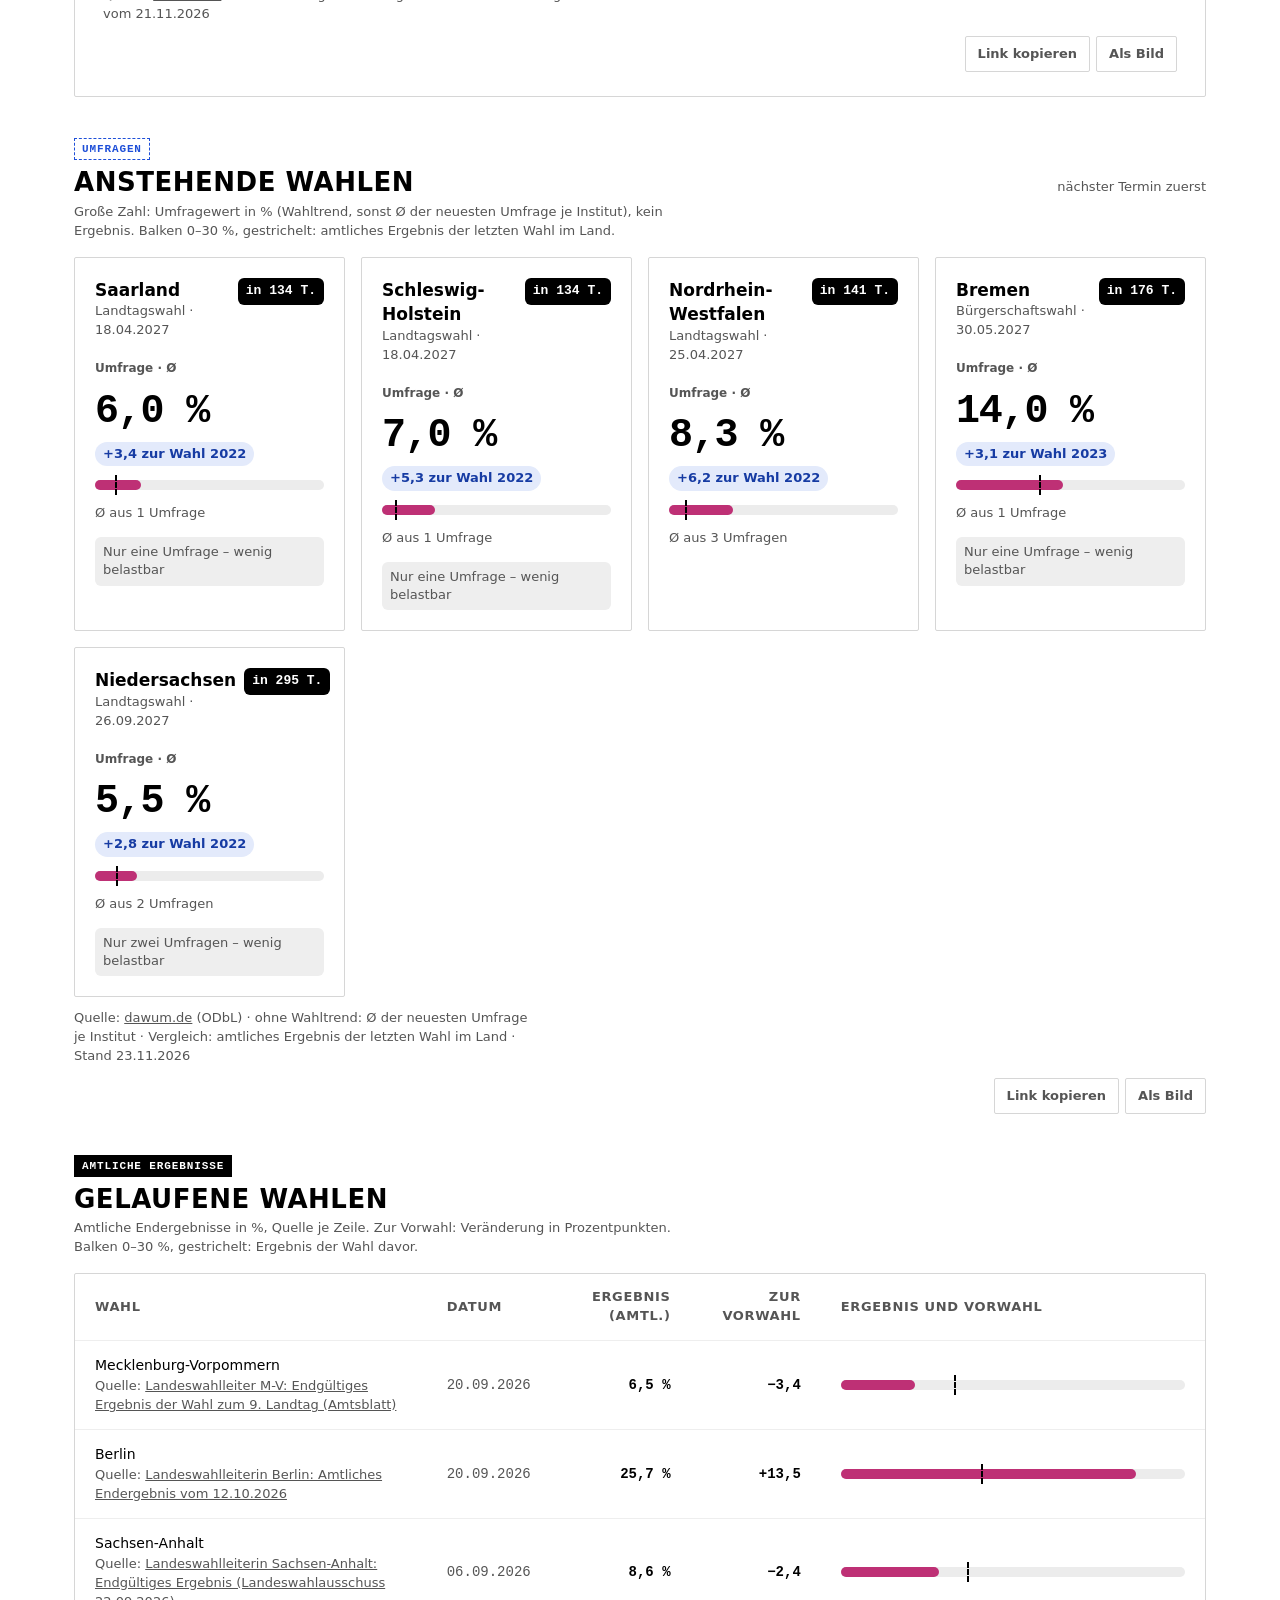
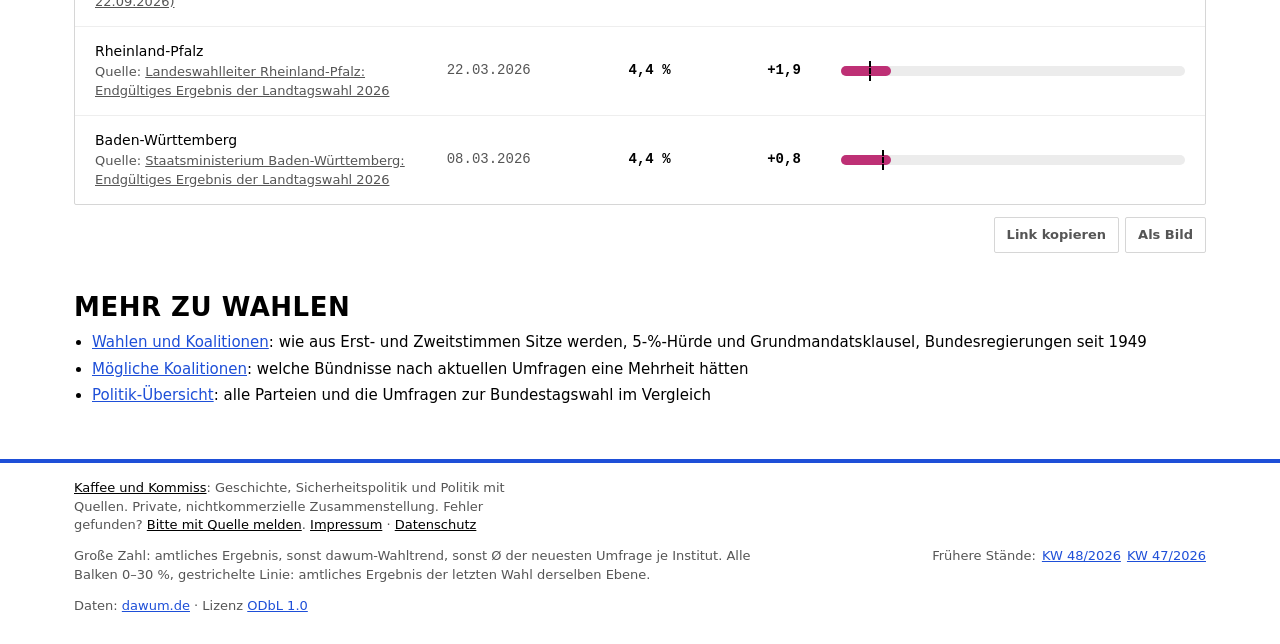
==== commit 1b5e506f: "Fußzeile: Link Impressum ergänzen Co-Authored-By: Claude Opus 5.5 <noreply@anthropic.com> Claude-Ses" ====
--- a/index.html
+++ b/index.html
@@ -319,7 +319,7 @@
 
 <footer>
   <div class="wrap">
-    <p class="kk-satz"><a href="https://kaffeeundkommiss.github.io/">Kaffee und Kommiss</a>: Geschichte, Sicherheitspolitik und Politik mit Quellen. Private, nichtkommerzielle Zusammenstellung. Fehler gefunden? <a href="https://kaffeeundkommiss.github.io/kontakt/">Bitte mit Quelle melden</a>. <a href="https://kaffeeundkommiss.github.io/kontakt/#datenschutz">Datenschutz</a></p>
+    <p class="kk-satz"><a href="https://kaffeeundkommiss.github.io/">Kaffee und Kommiss</a>: Geschichte, Sicherheitspolitik und Politik mit Quellen. Private, nichtkommerzielle Zusammenstellung. Fehler gefunden? <a href="https://kaffeeundkommiss.github.io/kontakt/">Bitte mit Quelle melden</a>. <a href="https://kaffeeundkommiss.github.io/kontakt/#impressum">Impressum</a> · <a href="https://kaffeeundkommiss.github.io/kontakt/#datenschutz">Datenschutz</a></p>
     <span class="erklaer">
       Große Zahl: amtliches Ergebnis, sonst dawum-Wahltrend, sonst Ø der neuesten Umfrage je Institut.
       Alle Balken 0–30 %, gestrichelte Linie: amtliches Ergebnis der letzten Wahl derselben Ebene.
